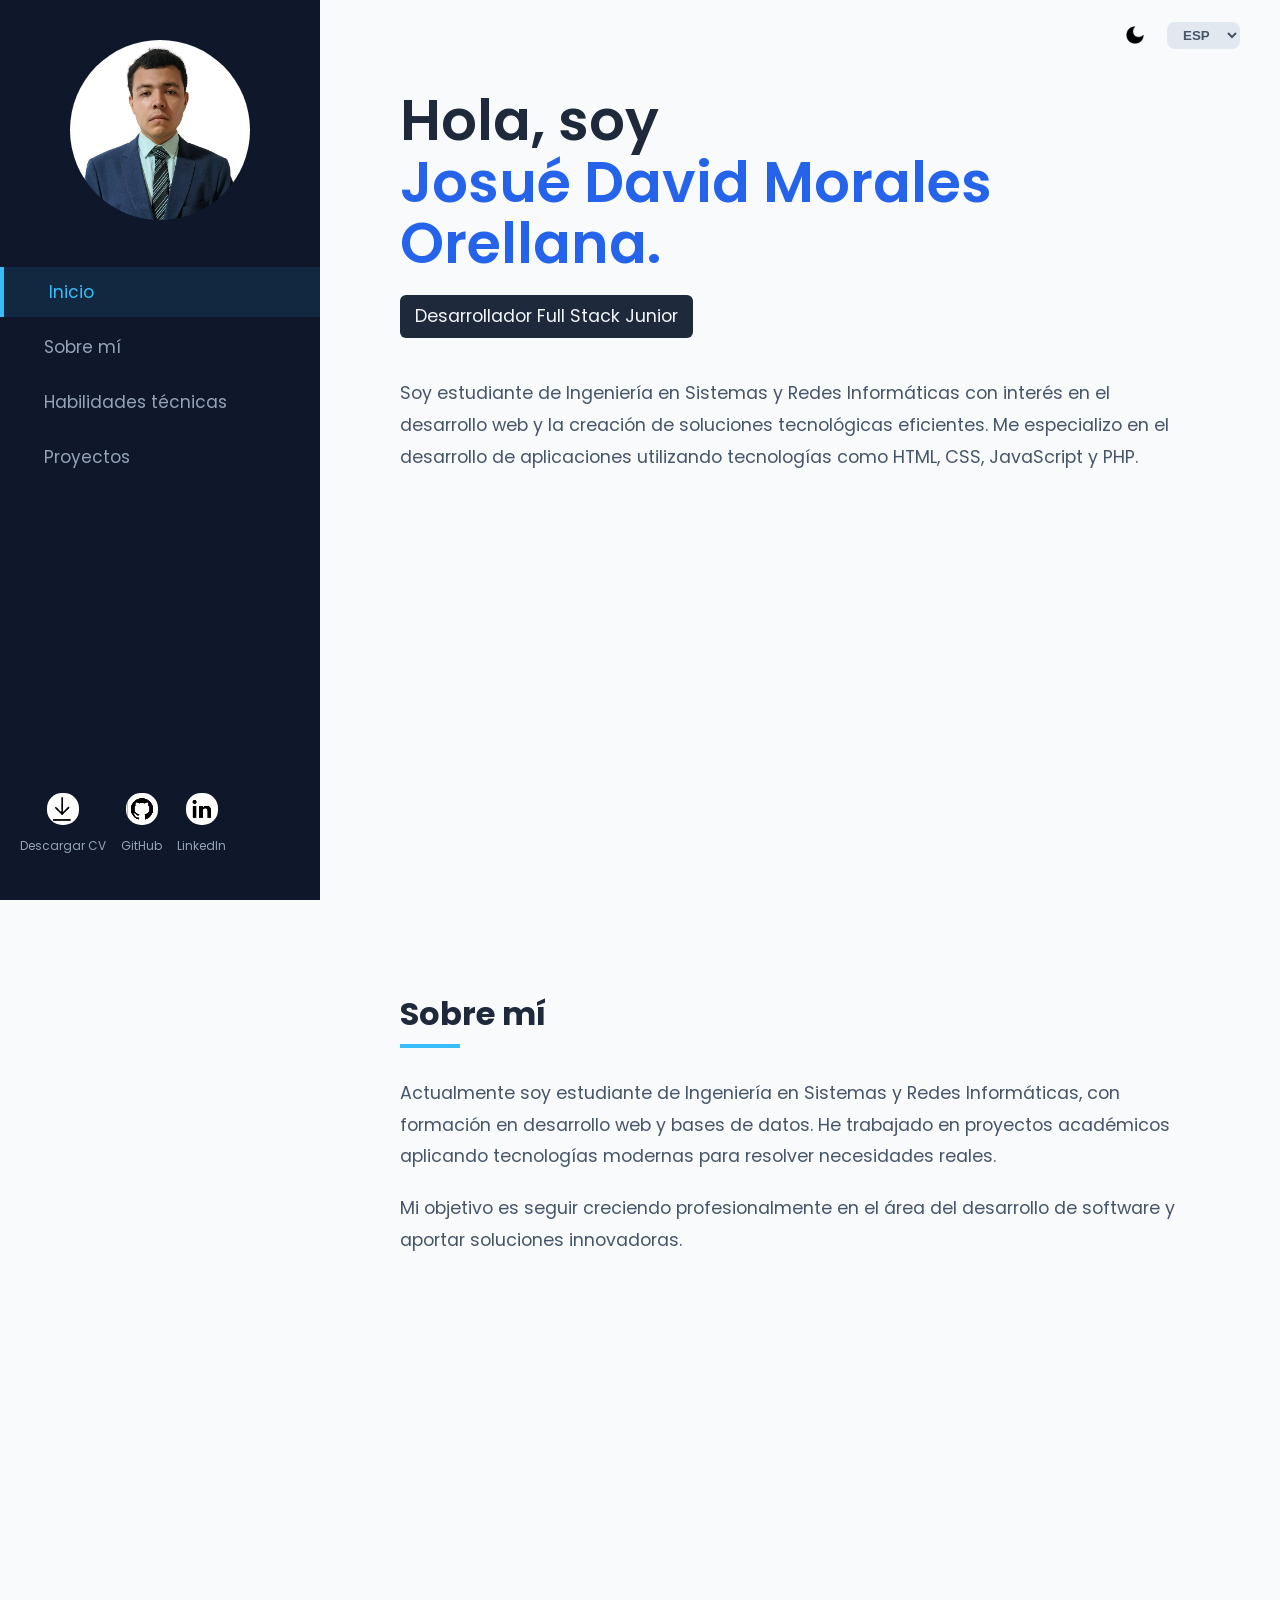
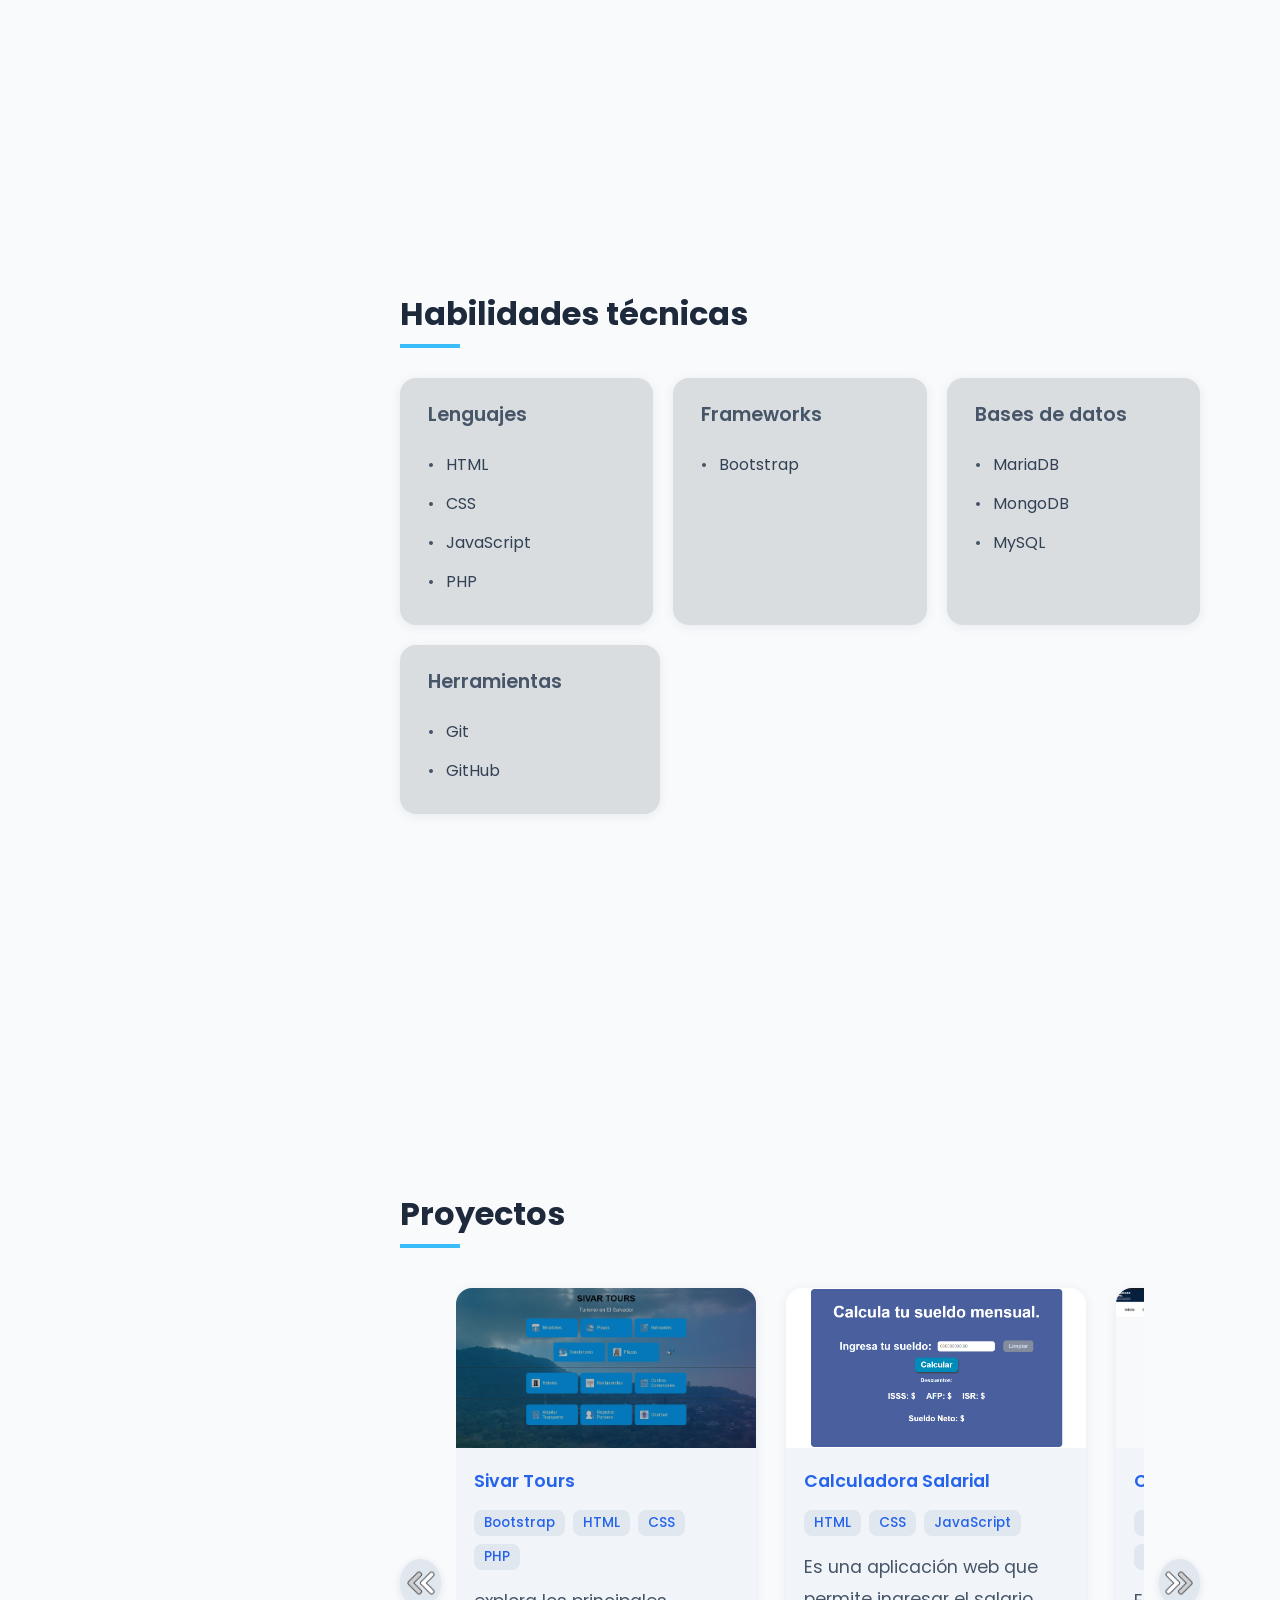
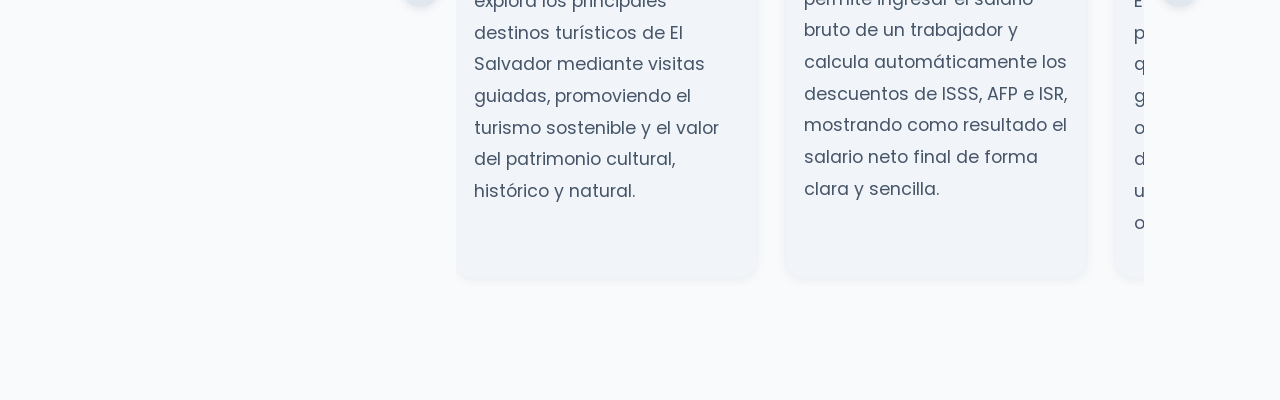
==== index.html @ 6d678abd "agregue botones en el carrucel Co-authored-by: Copilot <copilot@github.com>" ====
<!DOCTYPE html>
<html lang="es">
<head>
    <meta charset="UTF-8">
    <meta name="viewport" content="width=device-width, initial-scale=1.0">
    <title>Portafolio - Josué Morales</title>
    <link rel="stylesheet" href="estilo.css">
    <link href="https://fonts.googleapis.com/css2?family=Poppins:wght@300;400;600&display=swap" rel="stylesheet">
</head>
<body>

    <div class="contenedor">
        <aside class="BarraLateral">
            <div class="contenidoSuperior">
                <div class="perfilContenedor">
                    <img src="imagen/fotoPerfil.png" class="FotoPerfil" alt="Foto de Josué Morales">
                </div>
                
                <nav class="menuPrincipal">
                    <ul>
                        <li><a href="#inicio" class="nav-link active">Inicio</a></li>
                        <li><a href="#sobre-mi" class="nav-link">Sobre mí</a></li>
                        <li><a href="#habilidades" class="nav-link">Habilidades técnicas</a></li>
                        <li><a href="#proyectos" class="nav-link">Proyectos</a></li>
                    </ul>
                </nav>
            </div>

            <footer class="pieBarraLateral">
                <div class="iconosSociales">
                    <a href="curriculum/Developer - Josue Morales.pdf" class="iconoItem" title="Descargar CV" target="_blank">
                        <img src="imagen/descarga.jpg" alt="CV">
                        <label class="descargaCV">Descargar CV</label>
                    </a>
                    <a href="https://github.com/josueorellana" class="iconoItem" title="GitHub" target="_blank">
                        <img src="imagen/github.png" alt="GitHub">
                        <label class="github">GitHub</label>
                    </a>
                    <a href="https://www.linkedin.com/in/josu%C3%A9-david-morales-orellana-44b73b3ab/" class="iconoItem" title="LinkedIn" target="_blank">
                        <img src="imagen/linkedin.png" alt="LinkedIn">
                        <label class="linkedin">LinkedIn</label>
                    </a>
                </div>
            </footer>
        </aside>

        <main class="contenido">
            <header class="barraHerramientas">
                <div class="controles">
                    <img src="imagen/luna.png" class="iconoLuna" alt="Modo Oscuro">
                    <select id="seleccionIdioma2" class="seleccionIdioma2">
                        <option value="es">ESP</option>
                        <option value="en">ENG</option>
                    </select>
                </div>
            </header>

            <section id="inicio" class="seccion">
                <h1>Hola, soy <span>Josué David Morales Orellana.</span></h1>
                <p class="etiqueta-cargo"><span>Desarrollador Full Stack Junior</span></p>
                <p class="descripcion-intro">Soy estudiante de Ingeniería en Sistemas y Redes Informáticas con interés en el desarrollo web y la creación de soluciones tecnológicas eficientes. Me especializo en el desarrollo de aplicaciones utilizando tecnologías como HTML, CSS, JavaScript y PHP.</p>
            </section>

            <section id="sobre-mi" class="seccion">
                <h2>Sobre mí</h2>
                <p>Actualmente soy estudiante de Ingeniería en Sistemas y Redes Informáticas, con formación en desarrollo web y bases de datos. He trabajado en proyectos académicos aplicando tecnologías modernas para resolver necesidades reales.</p>
                <p>Mi objetivo es seguir creciendo profesionalmente en el área del desarrollo de software y aportar soluciones innovadoras.</p>
            </section>

            <section id="habilidades" class="seccion">
                <h2>Habilidades técnicas</h2>
                <div class="cards-habilidades">
                    <div class="card-habilidad">
                        <h3>Lenguajes</h3>
                        <ul>
                            <li>HTML</li>
                            <li>CSS</li>
                            <li>JavaScript</li>
                            <li>PHP</li>
                        </ul>
                    </div>
                    <div class="card-habilidad">
                        <h3>Frameworks</h3>
                        <ul>
                            <li>Bootstrap</li>
                        </ul>
                    </div>
                    <div class="card-habilidad">
                        <h3>Bases de datos</h3>
                        <ul>
                            <li>MariaDB</li>
                            <li>MongoDB</li>
                            <li>MySQL</li>
                        </ul>
                    </div>
                    <div class="card-habilidad">
                        <h3>Herramientas</h3>
                        <ul>
                            <li>Git</li>
                            <li>GitHub</li>
                        </ul>
                    </div>
                </div>
            </section>

            <section id="proyectos" class="seccion">
                <h2>Proyectos</h2>
                <div class="carrusel-proyectos">
                    <button class="carrusel-btn carrusel-btn-izq">
                        <img src="imagen/izquierda.png" alt="Izquierda" class="icono-flecha-izq">
                    </button>
                    <div class="carrusel-track">
                        <div class="card-proyecto">
                            <img src="imagen/sivar_tours.png" alt="Proyecto 1">
                            <div class="card-proyecto-info">
                                <h3>Sivar Tours</h3>
                                <div class="tecnologias">
                                    <span>Bootstrap</span><span>HTML</span><span>CSS</span><span>PHP</span>
                                </div>
                                <p>explora los principales destinos turísticos de El Salvador mediante visitas guiadas, promoviendo el turismo sostenible y el valor del patrimonio cultural, histórico y natural.</p>
                            </div>
                        </div>
                        <div class="card-proyecto">
                            <img src="imagen/calculadoraSalarial.png" alt="Proyecto 2">
                            <div class="card-proyecto-info">
                                <h3>Calculadora Salarial</h3>
                                <div class="tecnologias">
                                    <span>HTML</span><span>CSS</span><span>JavaScript</span>
                                </div>
                                <p>Es una aplicación web que permite ingresar el salario bruto de un trabajador y calcula automáticamente los descuentos de ISSS, AFP e ISR, mostrando como resultado el salario neto final de forma clara y sencilla.</p>
                            </div>
                        </div>
                        <div class="card-proyecto">
                            <img src="imagen/comunicado_digital.png" alt="Proyecto 3">
                            <div class="card-proyecto-info">
                                <h3>Comunicado Digital</h3>
                                <div class="tecnologias">
                                    <span>HTML</span><span>CSS</span><span>JavaScript</span><span>PHP</span><span>MySQL</span><span>Bootstrap</span>
                                </div>
                                <p>Es una aplicación web tipo periódico digital comunitario que permite publicar, gestionar y visualizar noticias o comunicados, facilitando la difusión de información entre usuarios de forma organizada y accesible.</p>
                            </div>
                        </div>
                    </div>
                    <button class="carrusel-btn carrusel-btn-der">
                        <img src="imagen/derecha.png" alt="Derecha" class="icono-flecha-der">
                    </button>
                </div>
            </section>
        </main>
    </div>

    <script src="vista.js"></script>
</body>
</html>
---- estilo.css ----
/* Carrusel de proyectos */
.carrusel-proyectos {
    display: flex;
    align-items: center;
    gap: 5px;
    margin-top: 30px;
    position: relative;
    width: 100%;
}

.carrusel-track {
    display: flex;
    overflow-x: hidden; /* Oculta el scroll */
    scroll-behavior: smooth;
    gap: 30px;
    padding: 10px 0;
    width: 100%;
}

/* Oculta la barra de scroll en navegadores modernos */
.carrusel-track::-webkit-scrollbar {
    display: none;
}
.carrusel-track {
    -ms-overflow-style: none;
    scrollbar-width: none;
}

.carrusel-btn {
    background: #e0e7ef;
    border: none;
    border-radius: 50%;
    width: 48px;
    height: 48px;
    display: flex;
    align-items: center;
    justify-content: center;
    cursor: pointer;
    box-shadow: 0 2px 8px rgba(30,41,59,0.10);
    transition: background 0.2s, transform 0.2s;
    z-index: 2;
}
.carrusel-btn:hover {
    background: #38bdf8;
    transform: scale(1.08);
}
.carrusel-btn img {
    width: 28px;
    height: 28px;
}
.carrusel-btn-izq {
    margin-right: 10px;
}
.carrusel-btn-der {
    margin-left: 10px;
}
.carrusel-proyectos {
    align-items: center;
}

.card-proyecto {
    background: #f1f5f9;
    border-radius: 16px;
    box-shadow: 0 2px 12px rgba(30,41,59,0.07);
    min-width: 300px;
    max-width: 320px;
    flex: 0 0 300px;
    display: flex;
    flex-direction: column;
    overflow: hidden;
    transition: transform 0.2s, box-shadow 0.2s;
}
.card-proyecto:hover {
    transform: translateY(-6px) scale(1.03);
    box-shadow: 0 6px 24px rgba(56,189,248,0.13);
}
.card-proyecto img {
    width: 100%;
    height: 160px;
    object-fit: cover;
    background: #cbd5e1;
}
.card-proyecto-info {
    padding: 20px 18px 18px 18px;
    display: flex;
    flex-direction: column;
    gap: 10px;
}
.card-proyecto-info h3 {
    color: #2563eb;
    font-size: 1.1rem;
    margin-bottom: 6px;
    font-weight: 600;
}
.tecnologias {
    display: flex;
    flex-wrap: wrap;
    gap: 8px;
    margin-bottom: 6px;
}
.tecnologias span {
    background: #e0e7ef;
    color: #2563eb;
    font-size: 0.85rem;
    padding: 3px 10px;
    border-radius: 8px;
    font-weight: 500;
}
.card-proyecto-info p {
    color: #334155;
    font-size: 0.98rem;
    margin: 0;
}
* {
    margin: 0;
    padding: 0;
    box-sizing: border-box;
}

body {
    background-color: #f8fafc; /* Un gris más suave */
    font-family: 'Poppins', sans-serif;
    color: #1e293b;
    overflow-x: hidden;
}

.contenedor {
    display: flex;
    width: 100%;
}

/* --- BARRA LATERAL --- */
.BarraLateral {
    width: 320px; /* Reducido un poco para mejor equilibrio */
    height: 100vh;
    background-color: #0f172a; /* Azul noche más profundo */
    color: white;
    position: fixed;
    display: flex;
    flex-direction: column;
    justify-content: space-between;
    padding: 40px 0;
    z-index: 1001;
}

.perfilContenedor {
    text-align: center;
    margin-bottom: 40px;
}

.FotoPerfil {
    width: 180px;
    height: 180px;
    border-radius: 50%;
    border: 3px;
    object-fit: cover;
}

/* Menú alineado a la izquierda */
.menuPrincipal ul {
    list-style: none;
}

.menuPrincipal ul li {
    margin: 5px 0;
}

.menuPrincipal ul li a {
    color: #94a3b8;
    text-decoration: none;
    display: block;
    padding: 12px 40px;
    font-size: 17px;
    transition: all 0.3s ease;
    border-left: 4px solid transparent;
}

.menuPrincipal ul li a:hover, 
.menuPrincipal ul li a.active {
    color: #38bdf8;
    background-color: rgba(56, 189, 248, 0.1);
    border-left: 4px solid #38bdf8;
    padding-left: 45px; /* Pequeño desplazamiento al hacer hover */
}

/* Pie de barra lateral con iconos sociales */
.pieBarraLateral {
    text-align: center;
    padding: 0 20px;
}

.iconosSociales {
    display: flex;
    justify-content: left;
    gap: 15px;
    margin-bottom: 5px;
}

.iconosSociales a {
  text-decoration: none;
}

.descargaCV, .github, .linkedin {
    display: block;
    font-size: 12px;
    color: #94a3b8;
    margin-top: 5px;
    transition: 0.3s;
}

.iconoItem img {
    width: 32px;
    height: 32px;
    border-radius: 15px;
    filter: grayscale(100%) brightness(150%);
    transition: 0.3s;
}

.iconoItem:hover img {
    filter: grayscale(0%) brightness(100%);
    transform: translateY(-3px);
}

/* --- CONTENIDO PRINCIPAL --- */
.contenido {
    margin-left: 320px;
    width: calc(100% - 320px);
    min-height: 100vh;
}

/* Encabezado superior derecho */
.barraHerramientas {
    position: fixed;
    top: 0;
    right: 0;
    width: calc(100% - 320px);
    height: 70px;
    display: flex;
    justify-content: flex-end;
    align-items: center;
    padding: 0 40px;
    background-color: rgba(248, 250, 252, 0.8);
    backdrop-filter: blur(10px);
    z-index: 1000;
}

.controles {
    display: flex;
    align-items: center;
    gap: 20px;
}

.iconoLuna {
    width: 24px;
    cursor: pointer;
    transition: 0.3s;
}

.seleccionIdioma2 {
    background: #e2e8f0;
    border: none;
    padding: 5px 12px;
    border-radius: 8px;
    font-weight: 600;
    color: #475569;
    cursor: pointer;
}

/* Secciones */
.seccion {
    padding: 90px 80px 60px; /* Más aire a los lados */
    min-height: 100vh;
    max-width: 1000px;
}

.seccion h1 {
    font-size: 3.5rem;
    font-weight: 600;
    line-height: 1.1;
    margin-bottom: 20px;
}

.seccion h1 span {
    color: #2563eb;
    display: block;
}

.etiqueta-cargo span {
    display: inline-block;
    background-color: #1e293b;
    color: #f1f5f9;
    padding: 6px 15px;
    border-radius: 6px;
    font-weight: 400;
    margin-bottom: 20px;
}

.descripcion-intro, .seccion p {
    font-size: 1.1rem;
    line-height: 1.8;
    color: #475569;
    margin-bottom: 20px;
}

.seccion h2 {
    font-size: 2rem;
    margin-bottom: 30px;
    position: relative;
    padding-bottom: 10px;
}

.seccion h2::after {
    content: '';
    position: absolute;
    bottom: 0;
    left: 0;
    width: 60px;
    height: 4px;
    background: #38bdf8;
}

/* Cards de habilidades técnicas */
.cards-habilidades {
    display: flex;
    flex-wrap: wrap;
    gap: 20px;
    margin-top: 30px;
}

.card-habilidad {
    background: #d9dddf;
    border-radius: 16px;
    box-shadow: 0 2px 12px rgba(30,41,59,0.07);
    padding: 22px 28px 24px 28px;
    min-width: 220px;
    flex: 1 1 220px;
    max-width: 260px;
    transition: transform 0.2s, box-shadow 0.2s;
}

.card-habilidad:hover {
    transform: translateY(-6px) scale(1.03);
    box-shadow: 0 6px 24px rgba(56,189,248,0.13);
}

.card-habilidad h3 {
    color: #475569;
    font-size: 1.2rem;
    margin-bottom: 16px;
    font-weight: 600;
}

.card-habilidad ul {
    list-style: none;
    padding: 0;
}

.card-habilidad ul li {
    padding: 7px 0 7px 18px;
    position: relative;
    color: #334155;
    font-size: 1rem;
}

.card-habilidad ul li::before {
    content: '•';
    position: absolute;
    left: 0;
    color: #475569;
    font-size: 1rem;
}

.lista-blanda {
    list-style: none;
}

.lista-blanda li {
    padding: 8px 0;
    padding-left: 25px;
    position: relative;
}

.lista-blanda li::before {
    content: '→';
    position: absolute;
    left: 0;
    color: #38bdf8;
}

/* MODO OSCURO (Contenido) */
.contenido.dark-mode {
    background-color: #0f172a;
    color: white;
}

.contenido.dark-mode .barraHerramientas {
    background-color: rgba(15, 23, 42, 0.8);
}

.contenido.dark-mode .descripcion-intro, 
.contenido.dark-mode .seccion p {
    color: #94a3b8;
}

.contenido.dark-mode .seccion h1 {
    color: white;
}
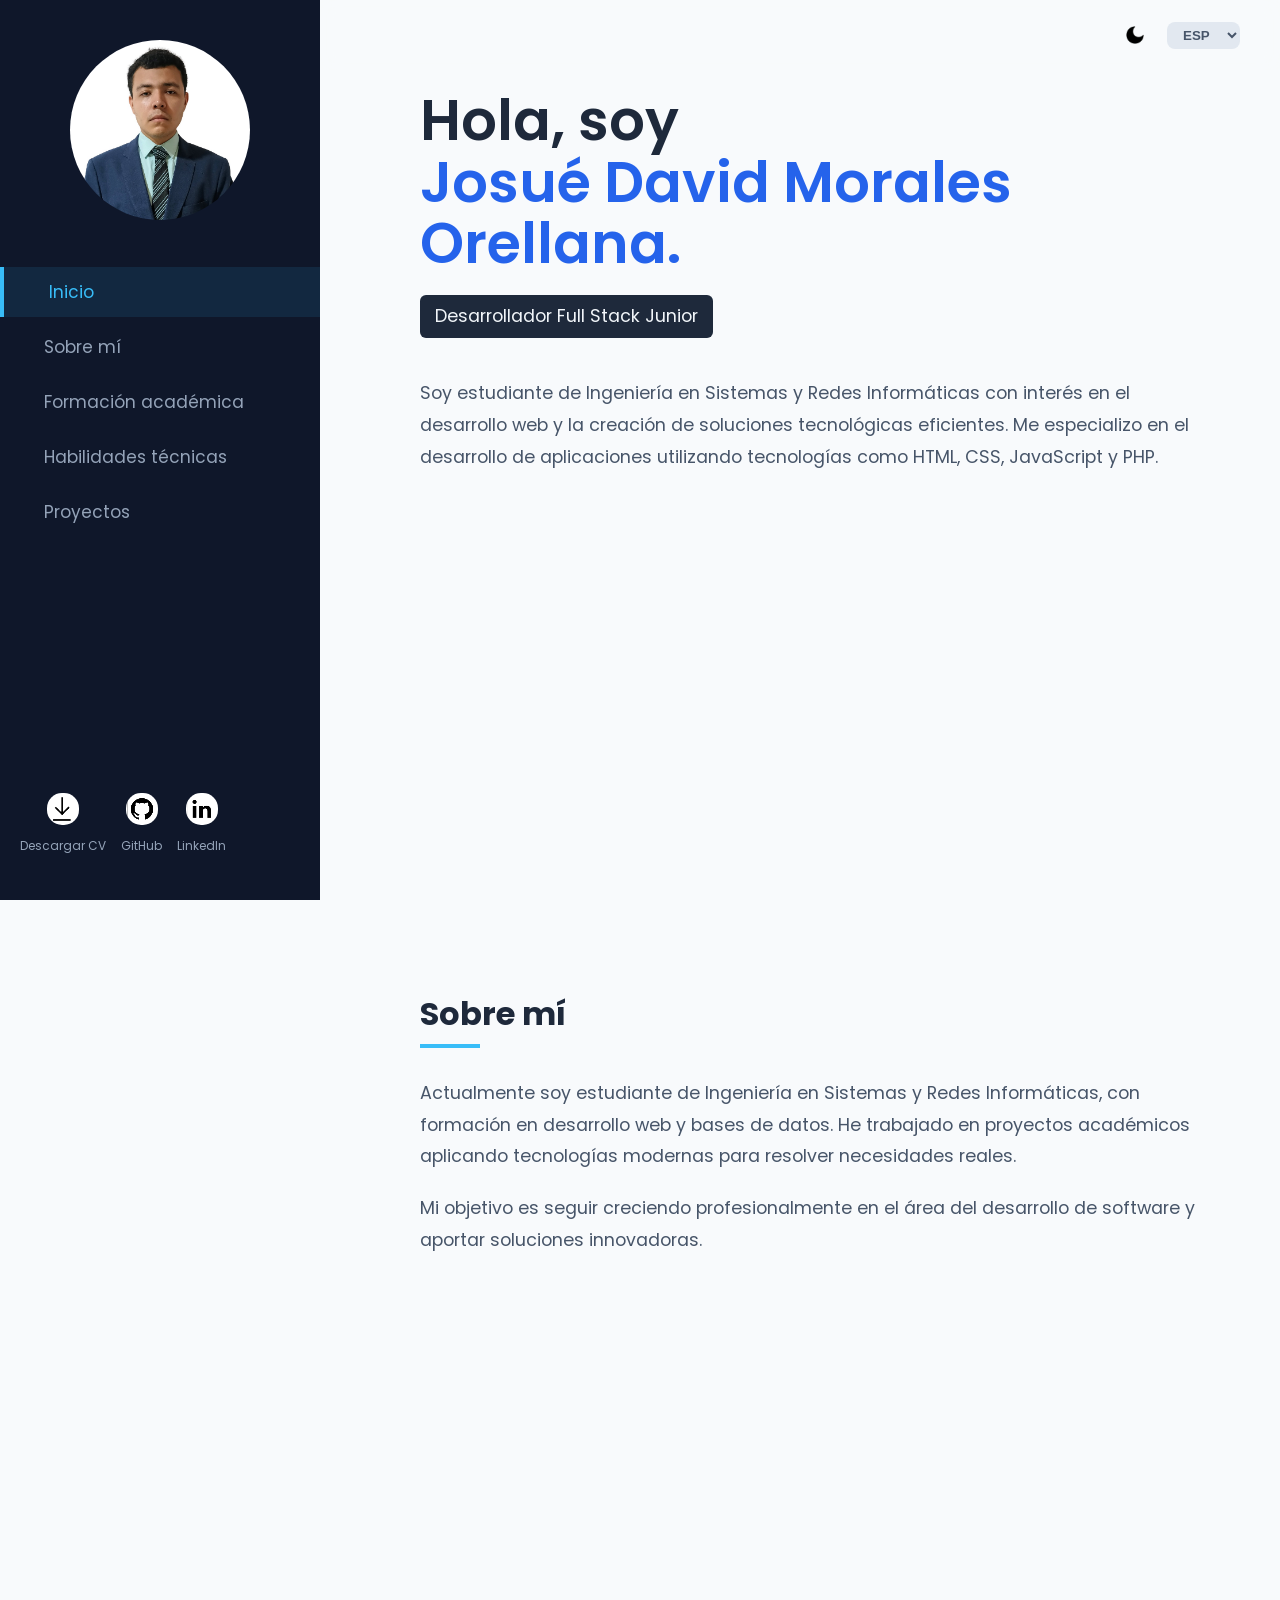
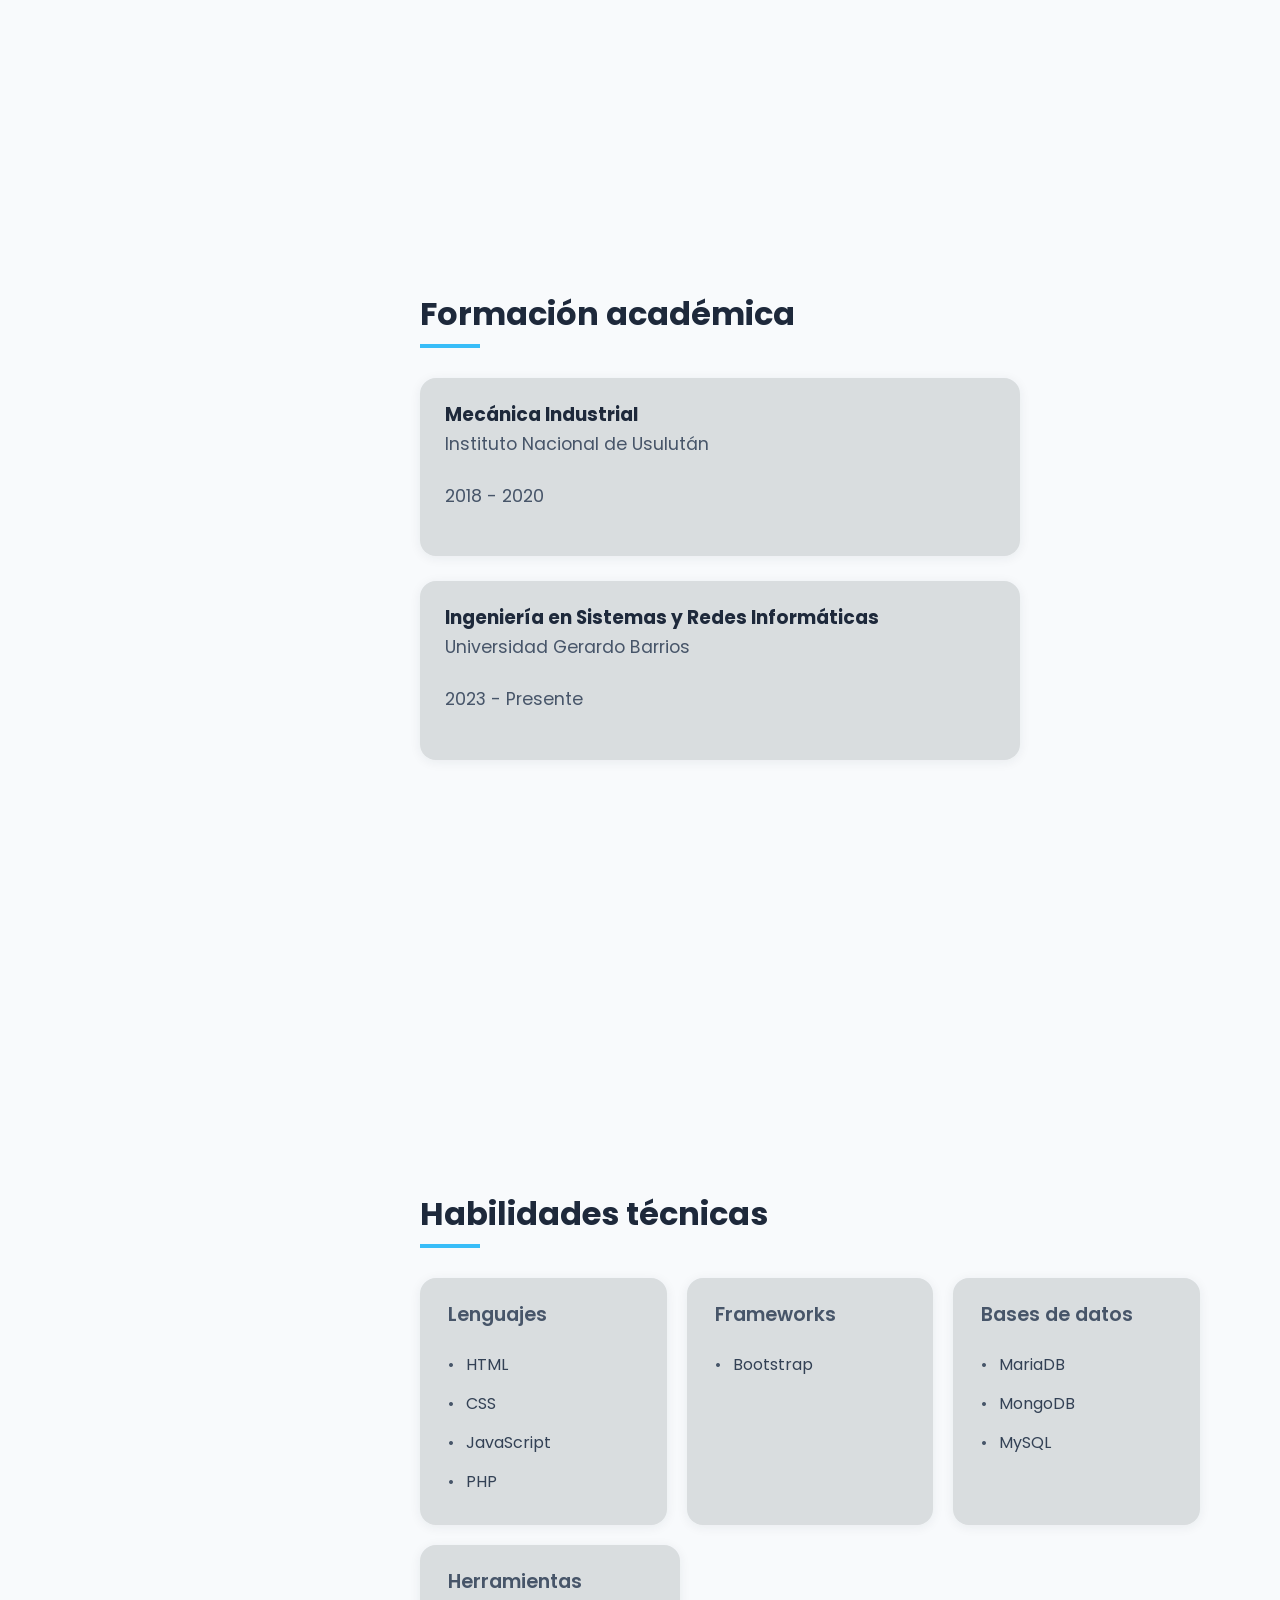
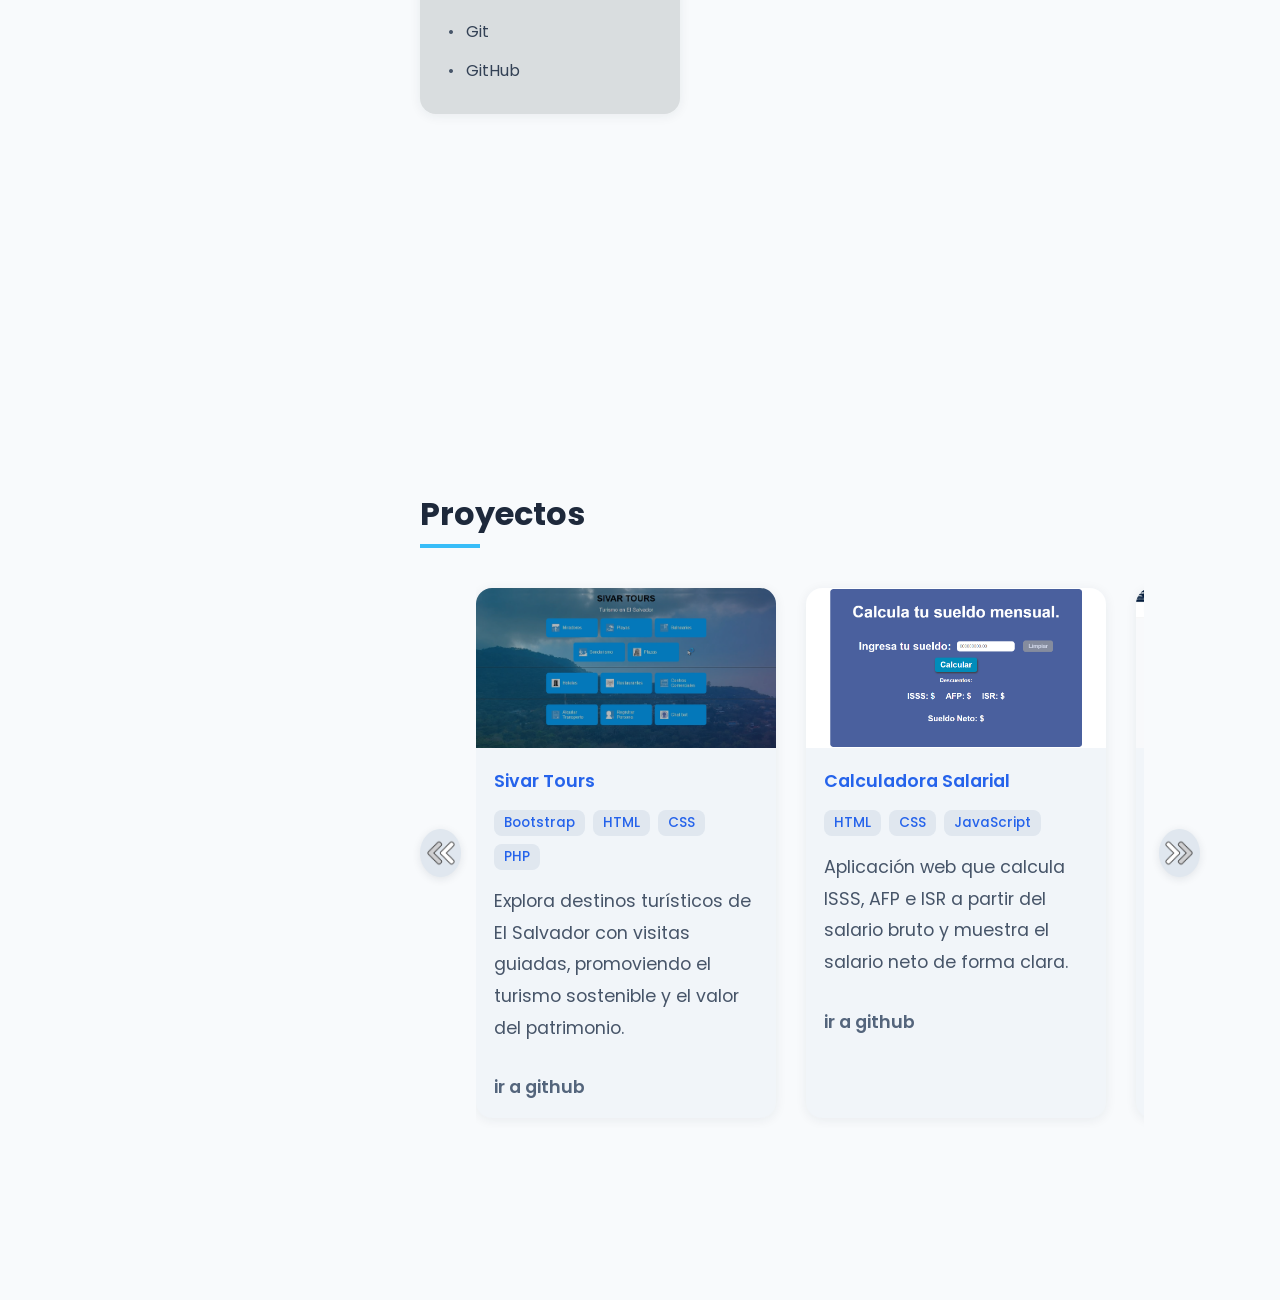
==== commit a97d7fb0: "guardo cambios para trabajar lo del carrucel" ====
--- a/index.html
+++ b/index.html
@@ -20,6 +20,7 @@
                     <ul>
                         <li><a href="#inicio" class="nav-link active">Inicio</a></li>
                         <li><a href="#sobre-mi" class="nav-link">Sobre mí</a></li>
+                        <li><a href="#formacion-academica" class="nav-link">Formación académica</a></li>
                         <li><a href="#habilidades" class="nav-link">Habilidades técnicas</a></li>
                         <li><a href="#proyectos" class="nav-link">Proyectos</a></li>
                     </ul>
@@ -65,6 +66,21 @@
                 <h2>Sobre mí</h2>
                 <p>Actualmente soy estudiante de Ingeniería en Sistemas y Redes Informáticas, con formación en desarrollo web y bases de datos. He trabajado en proyectos académicos aplicando tecnologías modernas para resolver necesidades reales.</p>
                 <p>Mi objetivo es seguir creciendo profesionalmente en el área del desarrollo de software y aportar soluciones innovadoras.</p>
+            </section>
+
+            <section id="formacion-academica" class="seccion">
+                <h2>Formación académica</h2>
+                <div class="card-formacion">
+                    <h3>Mecánica Industrial</h3>
+                    <p>Instituto Nacional de Usulután</p>
+                    <p>2018 - 2020</p>
+                </div>
+                <br>
+                <div class="card-formacion">
+                    <h3>Ingeniería en Sistemas y Redes Informáticas</h3>
+                    <p>Universidad Gerardo Barrios</p>
+                    <p>2023 - Presente</p>
+                </div>
             </section>
 
             <section id="habilidades" class="seccion">
@@ -117,7 +133,8 @@
                                 <div class="tecnologias">
                                     <span>Bootstrap</span><span>HTML</span><span>CSS</span><span>PHP</span>
                                 </div>
-                                <p>explora los principales destinos turísticos de El Salvador mediante visitas guiadas, promoviendo el turismo sostenible y el valor del patrimonio cultural, histórico y natural.</p>
+                                <p>Explora destinos turísticos de El Salvador con visitas guiadas, promoviendo el turismo sostenible y el valor del patrimonio.</p>
+                                <a class="irGithub" href="https://github.com/JosueInge/Enginer-Team" target="_blank">ir a github</a>
                             </div>
                         </div>
                         <div class="card-proyecto">
@@ -127,7 +144,8 @@
                                 <div class="tecnologias">
                                     <span>HTML</span><span>CSS</span><span>JavaScript</span>
                                 </div>
-                                <p>Es una aplicación web que permite ingresar el salario bruto de un trabajador y calcula automáticamente los descuentos de ISSS, AFP e ISR, mostrando como resultado el salario neto final de forma clara y sencilla.</p>
+                                <p>Aplicación web que calcula ISSS, AFP e ISR a partir del salario bruto y muestra el salario neto de forma clara.</p>
+                                <a class="irGithub" href="https://github.com/josueorellana/Calculo_Salario_El_salvador" target="_blank">ir a github</a>
                             </div>
                         </div>
                         <div class="card-proyecto">
@@ -137,7 +155,8 @@
                                 <div class="tecnologias">
                                     <span>HTML</span><span>CSS</span><span>JavaScript</span><span>PHP</span><span>MySQL</span><span>Bootstrap</span>
                                 </div>
-                                <p>Es una aplicación web tipo periódico digital comunitario que permite publicar, gestionar y visualizar noticias o comunicados, facilitando la difusión de información entre usuarios de forma organizada y accesible.</p>
+                                <p>Aplicación web tipo periódico comunitario que permite publicar y gestionar noticias de forma organizada y accesible.</p>
+                                <a class="irGithub" href="https://github.com/JosueInge/Enginer-Team" target="_blank">ir a github</a>
                             </div>
                         </div>
                     </div>
--- a/estilo.css
+++ b/estilo.css
@@ -111,6 +111,21 @@
     font-size: 0.98rem;
     margin: 0;
 }
+
+.irGithub {
+    margin-top: auto;
+    align-self: flex-start;
+    text-decoration: none;
+    color: #54657c;
+    font-weight: 600;
+    font-size: 1.1rem;
+    transition: color 0.2s;
+}
+
+.irGithub:hover {
+    color: #334155;
+}
+
 * {
     margin: 0;
     padding: 0;
@@ -223,8 +238,8 @@
 
 /* --- CONTENIDO PRINCIPAL --- */
 .contenido {
-    margin-left: 320px;
-    width: calc(100% - 320px);
+    margin-left: 340px;
+    width: calc(100% - 340px);
     min-height: 100vh;
 }
 
@@ -317,6 +332,14 @@
     width: 60px;
     height: 4px;
     background: #38bdf8;
+}
+
+.card-formacion {
+    background: #d9dddf;
+    border-radius: 16px;
+    box-shadow: 0 2px 12px rgba(30,41,59,0.07);
+    padding: 22px 25px 24px 25px;
+    max-width: 600px;
 }
 
 /* Cards de habilidades técnicas */
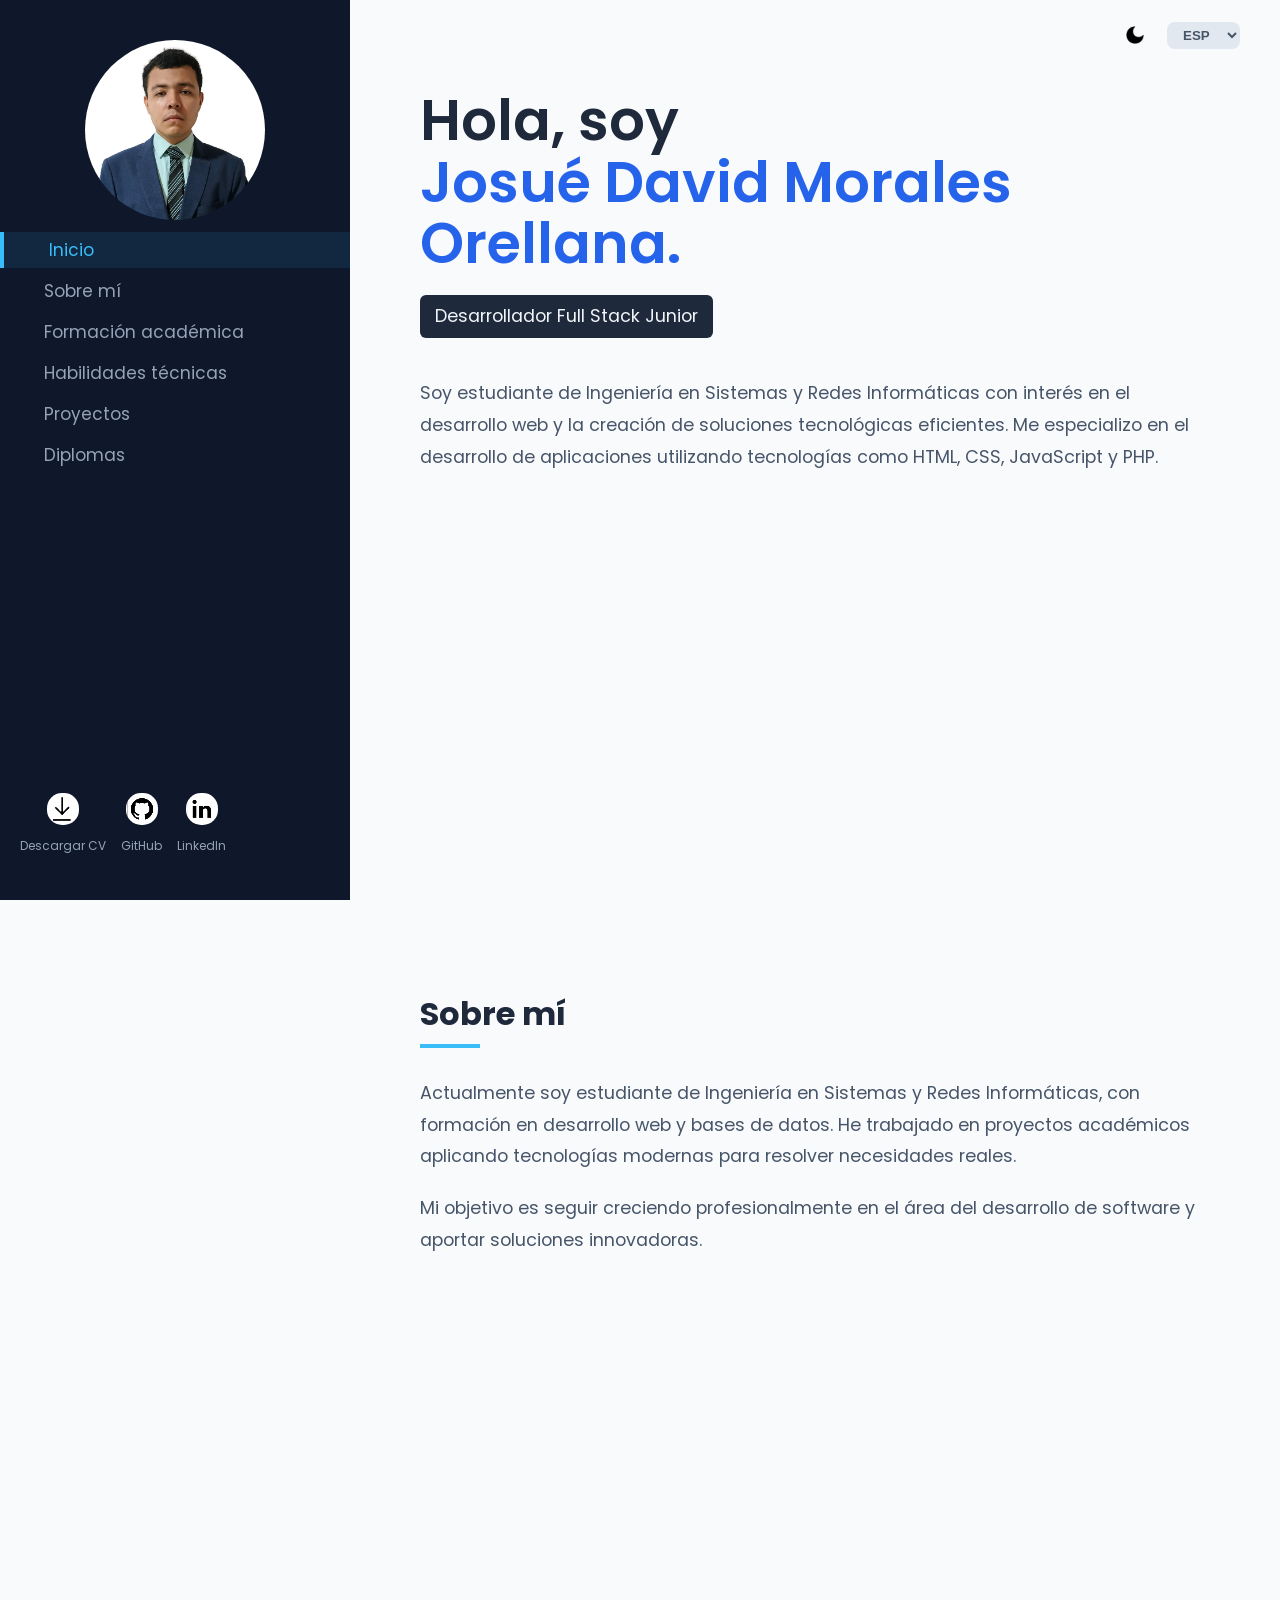
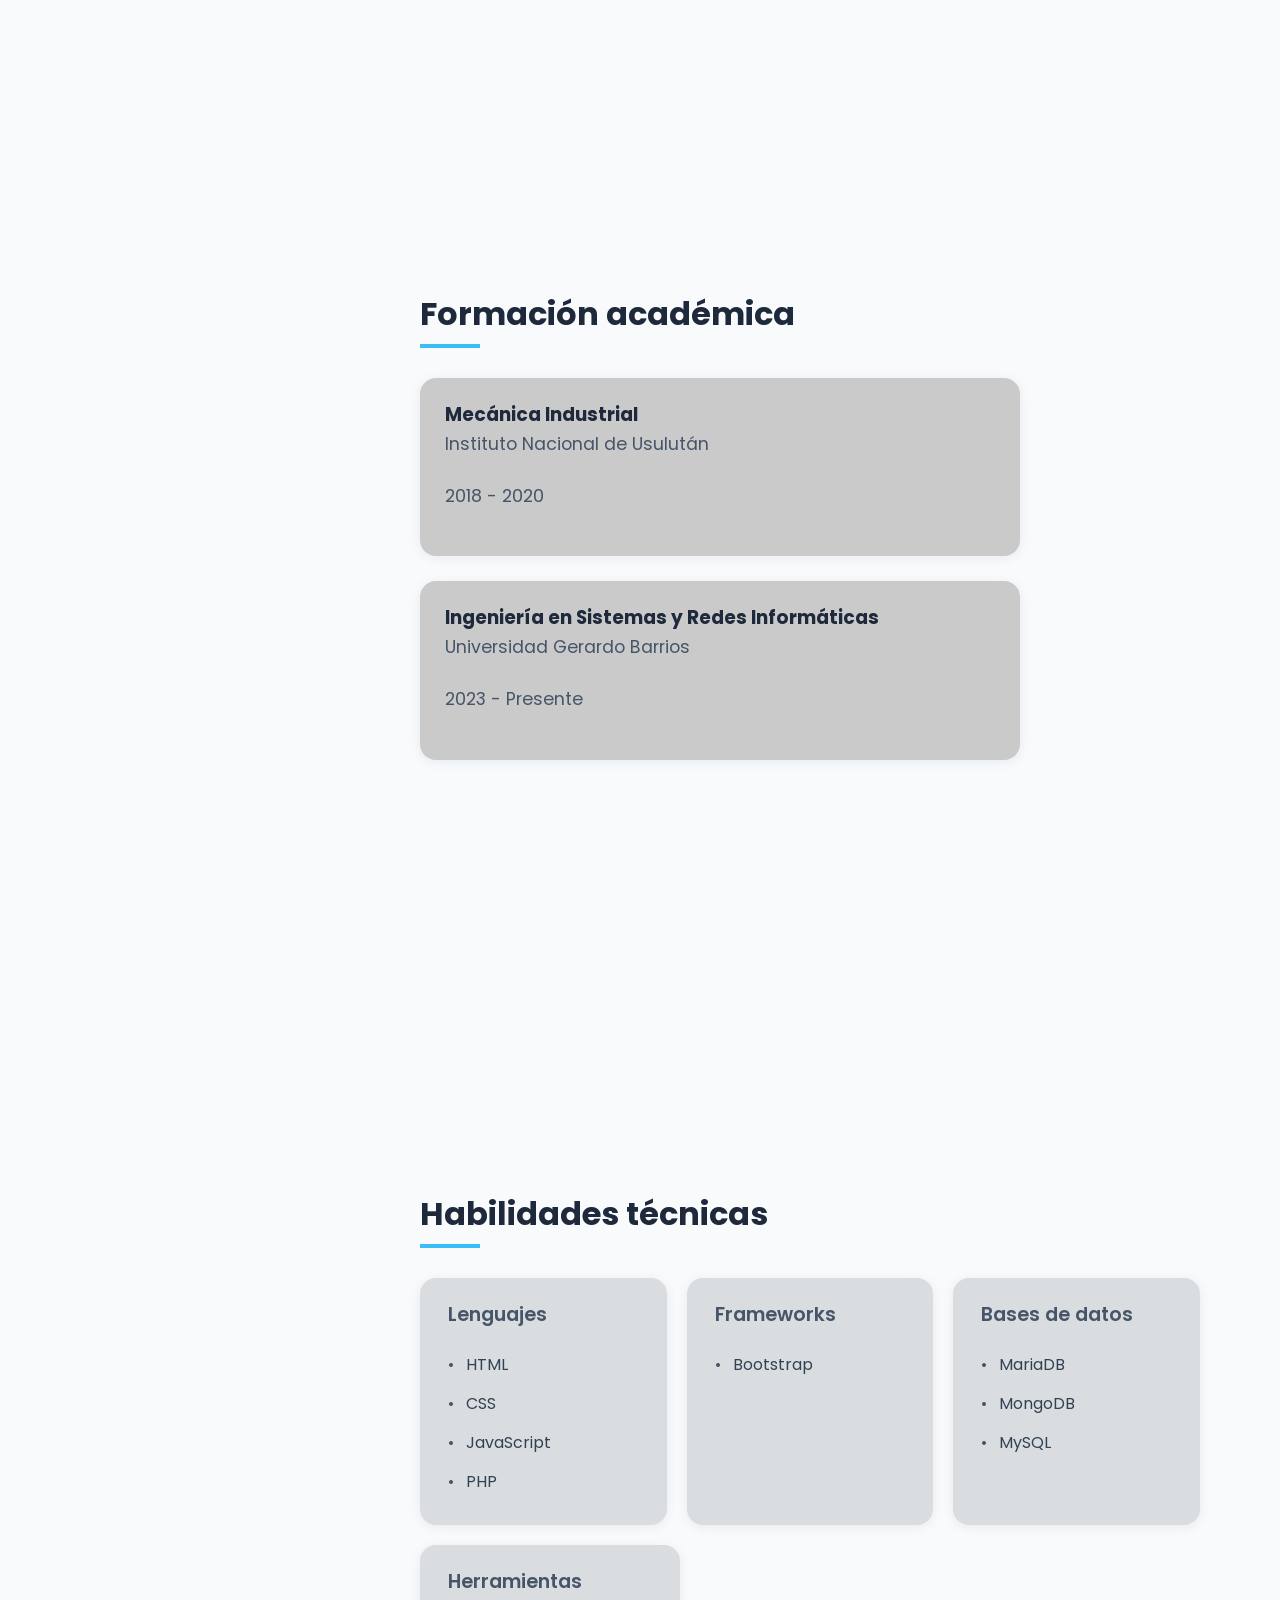
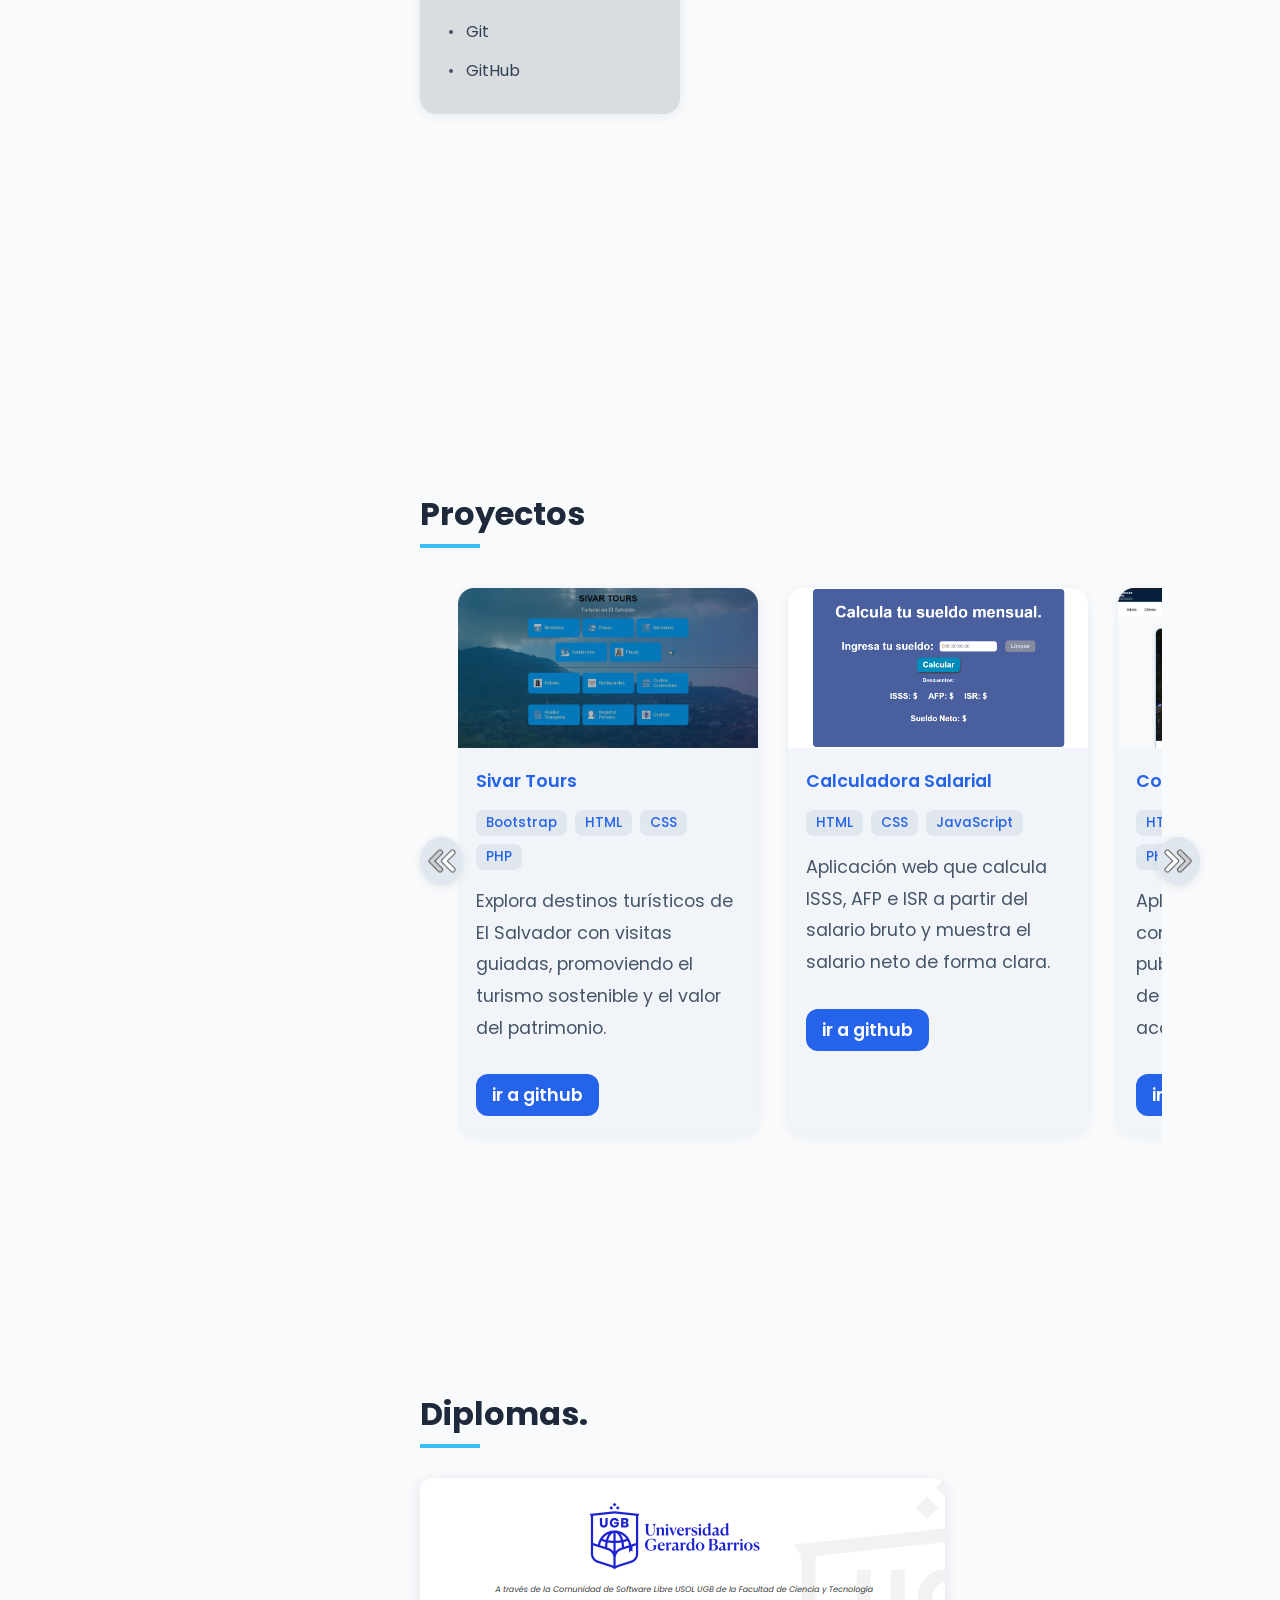
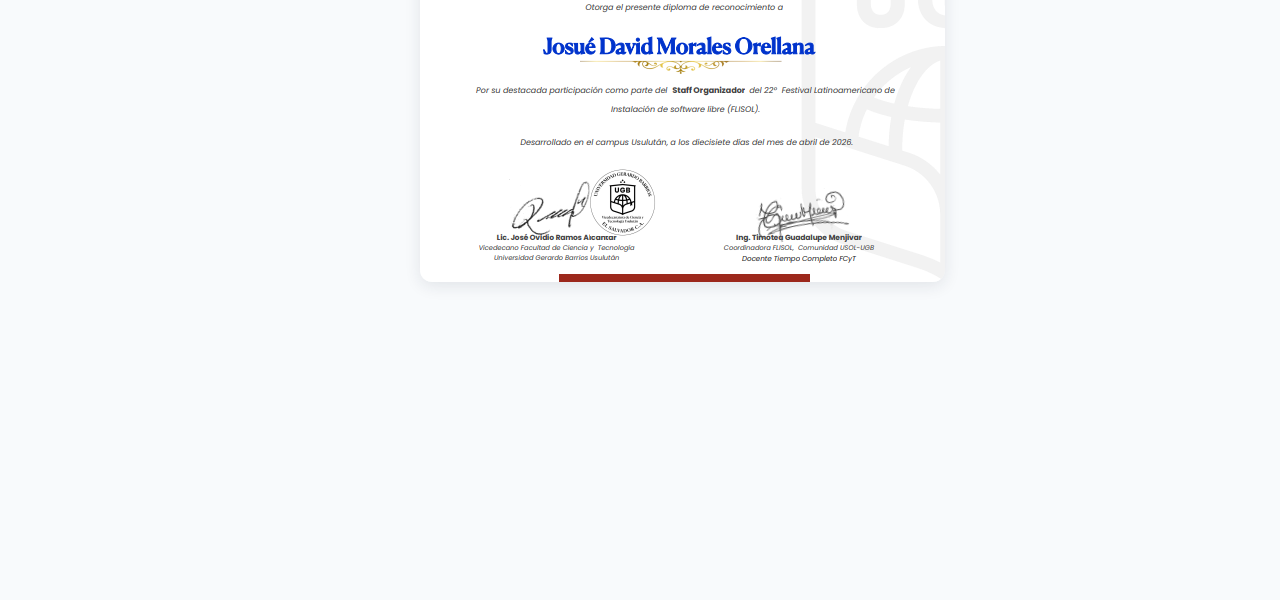
==== commit 69a25f4e: "Se agrego una seccion mas" ====
--- a/index.html
+++ b/index.html
@@ -23,6 +23,7 @@
                         <li><a href="#formacion-academica" class="nav-link">Formación académica</a></li>
                         <li><a href="#habilidades" class="nav-link">Habilidades técnicas</a></li>
                         <li><a href="#proyectos" class="nav-link">Proyectos</a></li>
+                        <li><a href="#diplomas" class="nav-link">Diplomas</a></li>
                     </ul>
                 </nav>
             </div>
@@ -165,6 +166,11 @@
                     </button>
                 </div>
             </section>
+
+            <section id="diplomas" class="seccion">
+                <h2>Diplomas.</h2>
+                <img src="imagen/DIPLOMA-FINAL-23.png" alt="Diplomas" class="diplomas-imagen">
+            </section>
         </main>
     </div>
 
--- a/estilo.css
+++ b/estilo.css
@@ -49,13 +49,16 @@
     height: 28px;
 }
 .carrusel-btn-izq {
-    margin-right: 10px;
+    margin-right: -10px;
+    z-index: 2;
 }
 .carrusel-btn-der {
-    margin-left: 10px;
+    margin-left: -10px;
+    z-index: 2;
 }
 .carrusel-proyectos {
     align-items: center;
+    width: 100%;
 }
 
 .card-proyecto {
@@ -116,7 +119,10 @@
     margin-top: auto;
     align-self: flex-start;
     text-decoration: none;
-    color: #54657c;
+    border-radius: 12px;
+    padding: 8px 16px;
+    background-color: #2563eb;
+    color: #ffffff;
     font-weight: 600;
     font-size: 1.1rem;
     transition: color 0.2s;
@@ -146,10 +152,10 @@
 
 /* --- BARRA LATERAL --- */
 .BarraLateral {
-    width: 320px; /* Reducido un poco para mejor equilibrio */
+    width: 350px; /* Reducido un poco para mejor equilibrio */
     height: 100vh;
     background-color: #0f172a; /* Azul noche más profundo */
-    color: white;
+    color: rgb(160, 18, 18);
     position: fixed;
     display: flex;
     flex-direction: column;
@@ -160,7 +166,7 @@
 
 .perfilContenedor {
     text-align: center;
-    margin-bottom: 40px;
+    margin-bottom: 5px;
 }
 
 .FotoPerfil {
@@ -184,7 +190,7 @@
     color: #94a3b8;
     text-decoration: none;
     display: block;
-    padding: 12px 40px;
+    padding: 5px 40px;
     font-size: 17px;
     transition: all 0.3s ease;
     border-left: 4px solid transparent;
@@ -335,14 +341,14 @@
 }
 
 .card-formacion {
-    background: #d9dddf;
+    background: #cacaca;
     border-radius: 16px;
     box-shadow: 0 2px 12px rgba(30,41,59,0.07);
     padding: 22px 25px 24px 25px;
     max-width: 600px;
 }
 
-/* Cards de habilidades técnicas */
+/* Tarjetas de habilidades técnicas */
 .cards-habilidades {
     display: flex;
     flex-wrap: wrap;
@@ -410,6 +416,13 @@
     color: #38bdf8;
 }
 
+.diplomas-imagen {
+    max-width: 800px;
+    border-radius: 12px;
+    box-shadow: 0 4px 16px rgba(30,41,59,0.1);
+    transition: transform 0.2s, box-shadow 0.2s;
+}
+
 /* MODO OSCURO (Contenido) */
 .contenido.dark-mode {
     background-color: #0f172a;
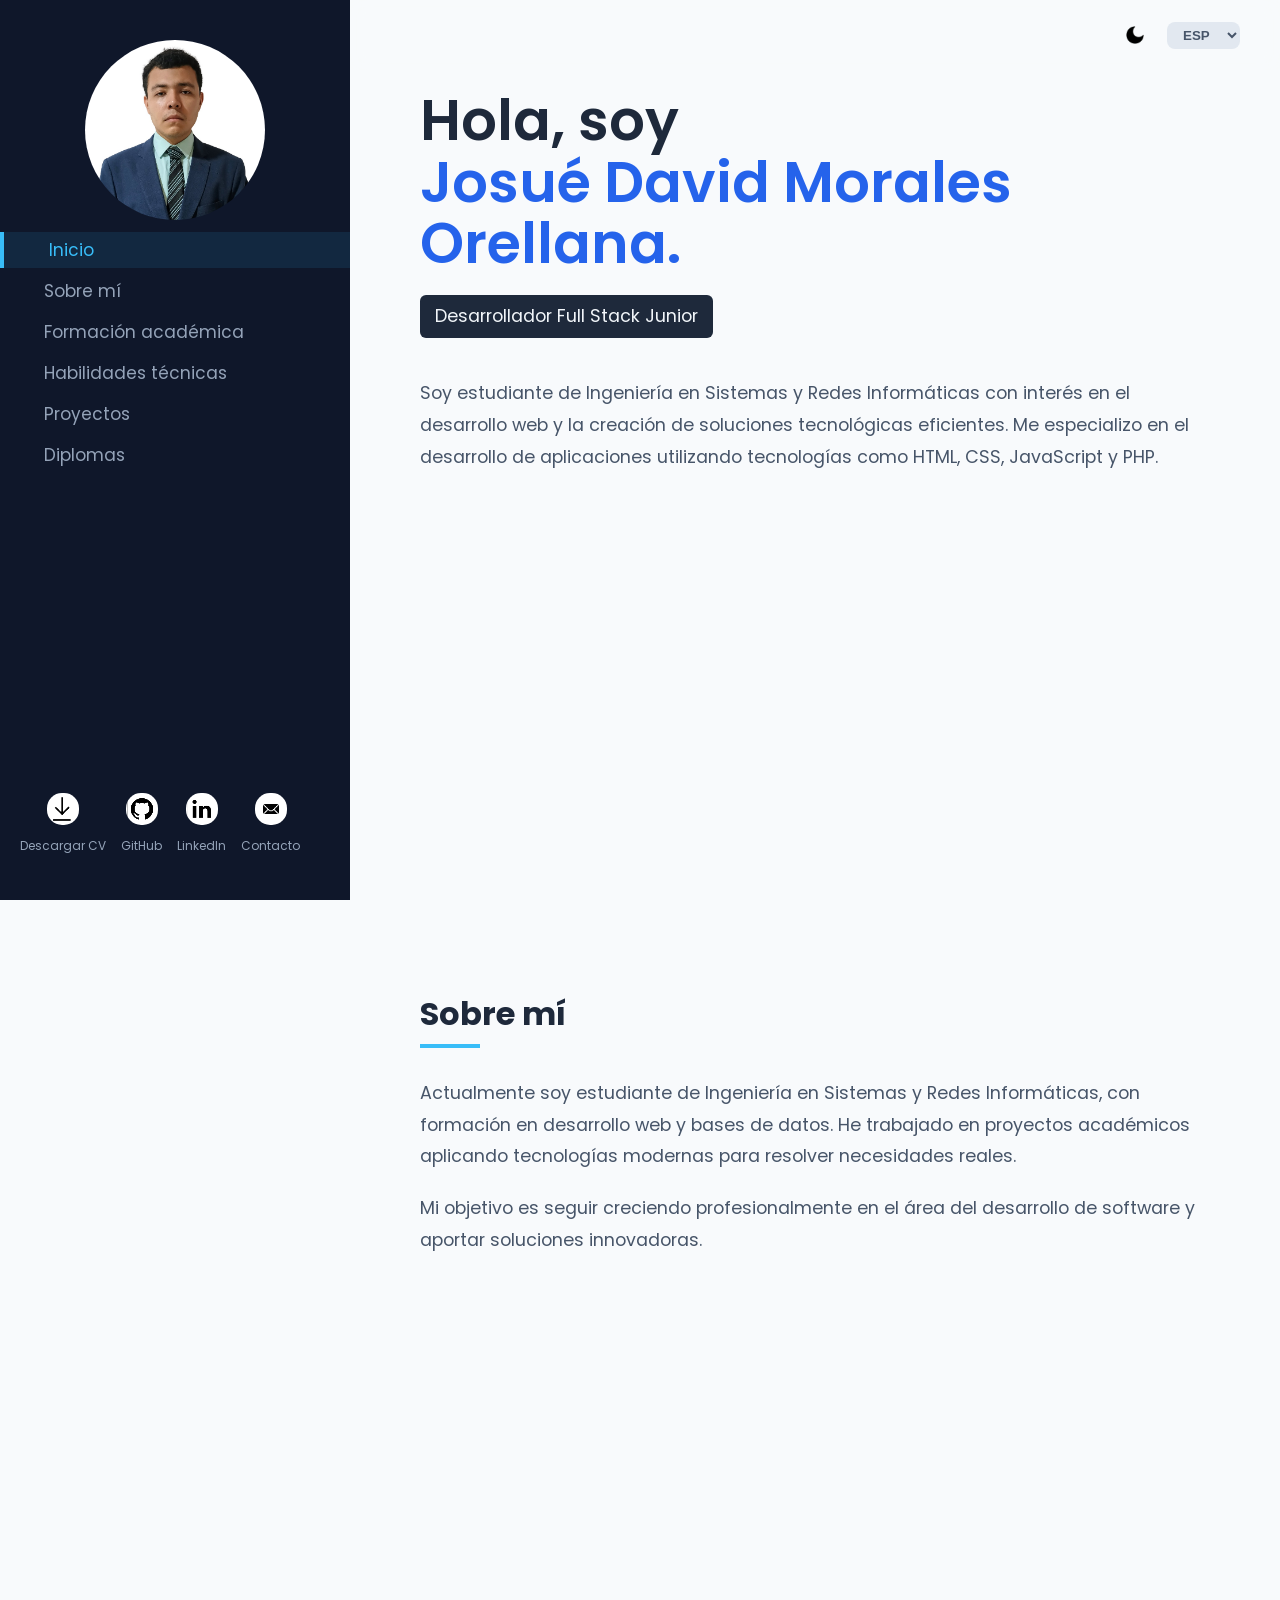
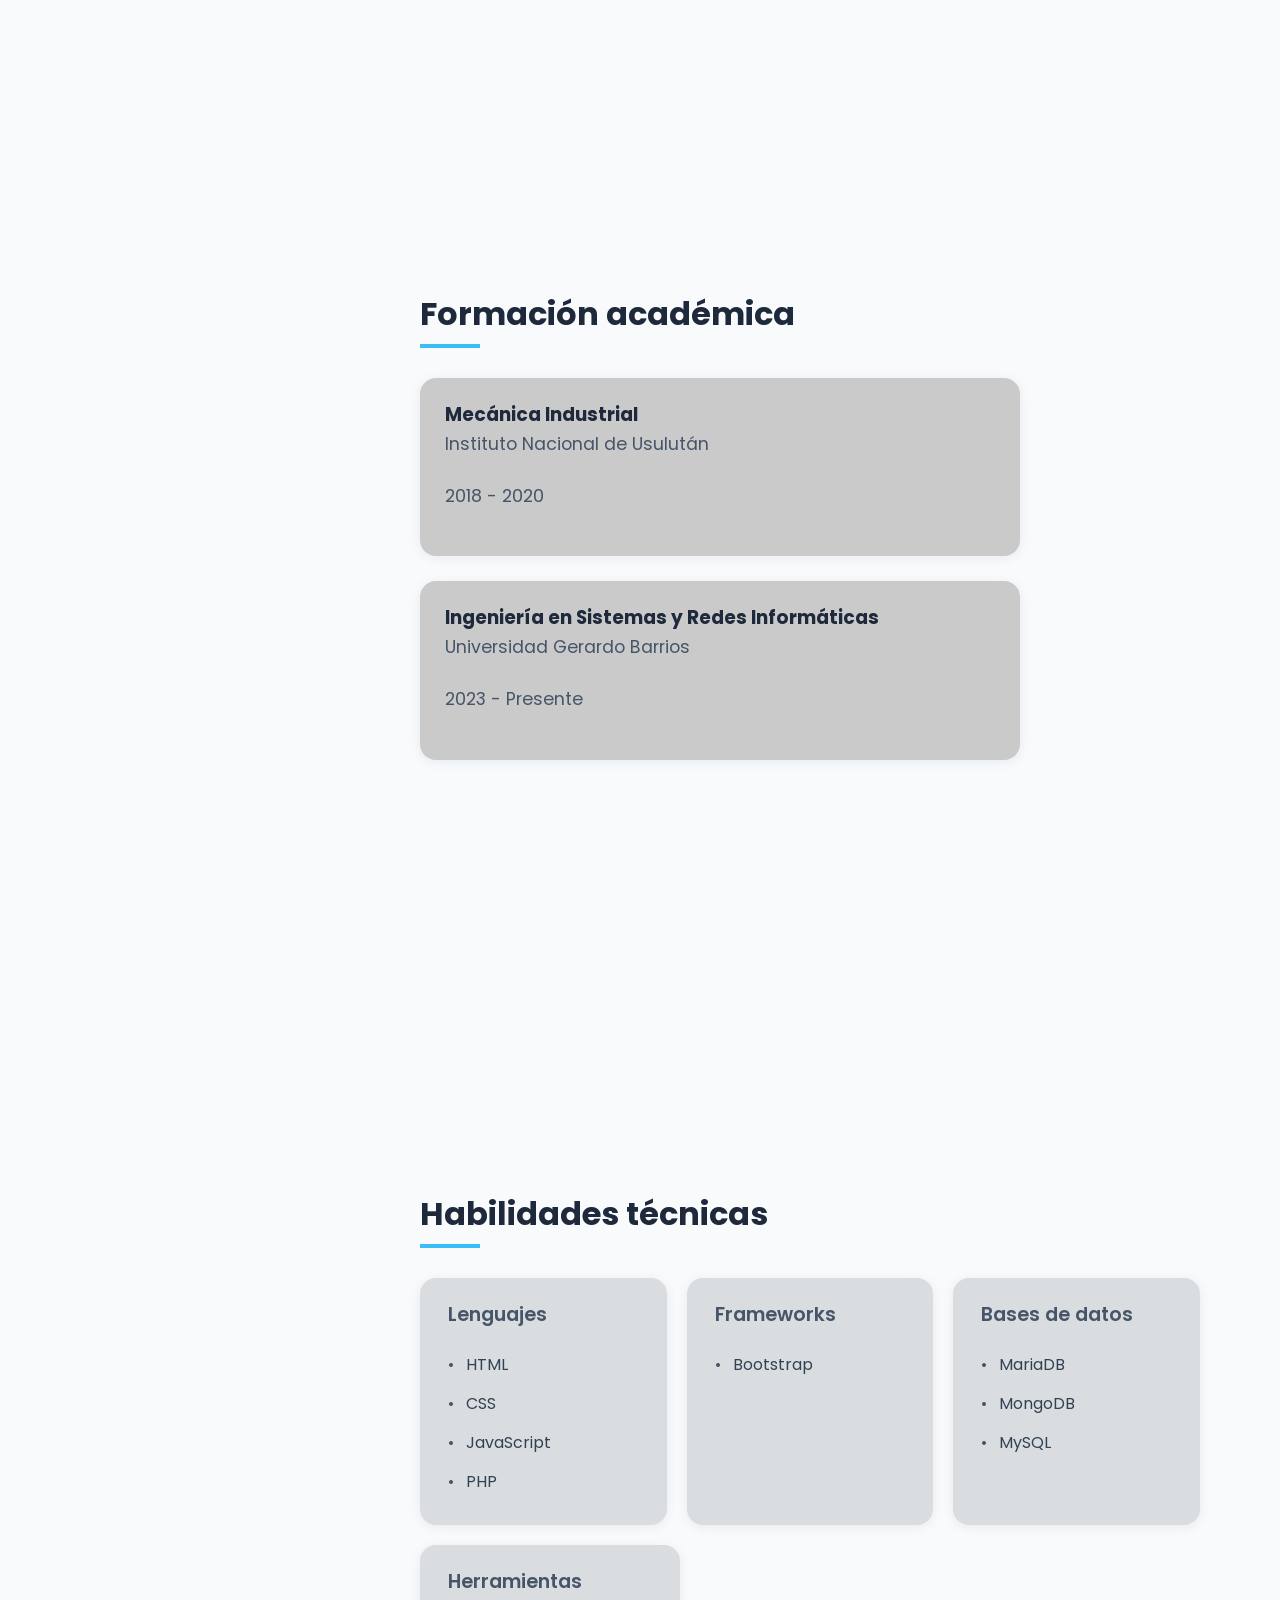
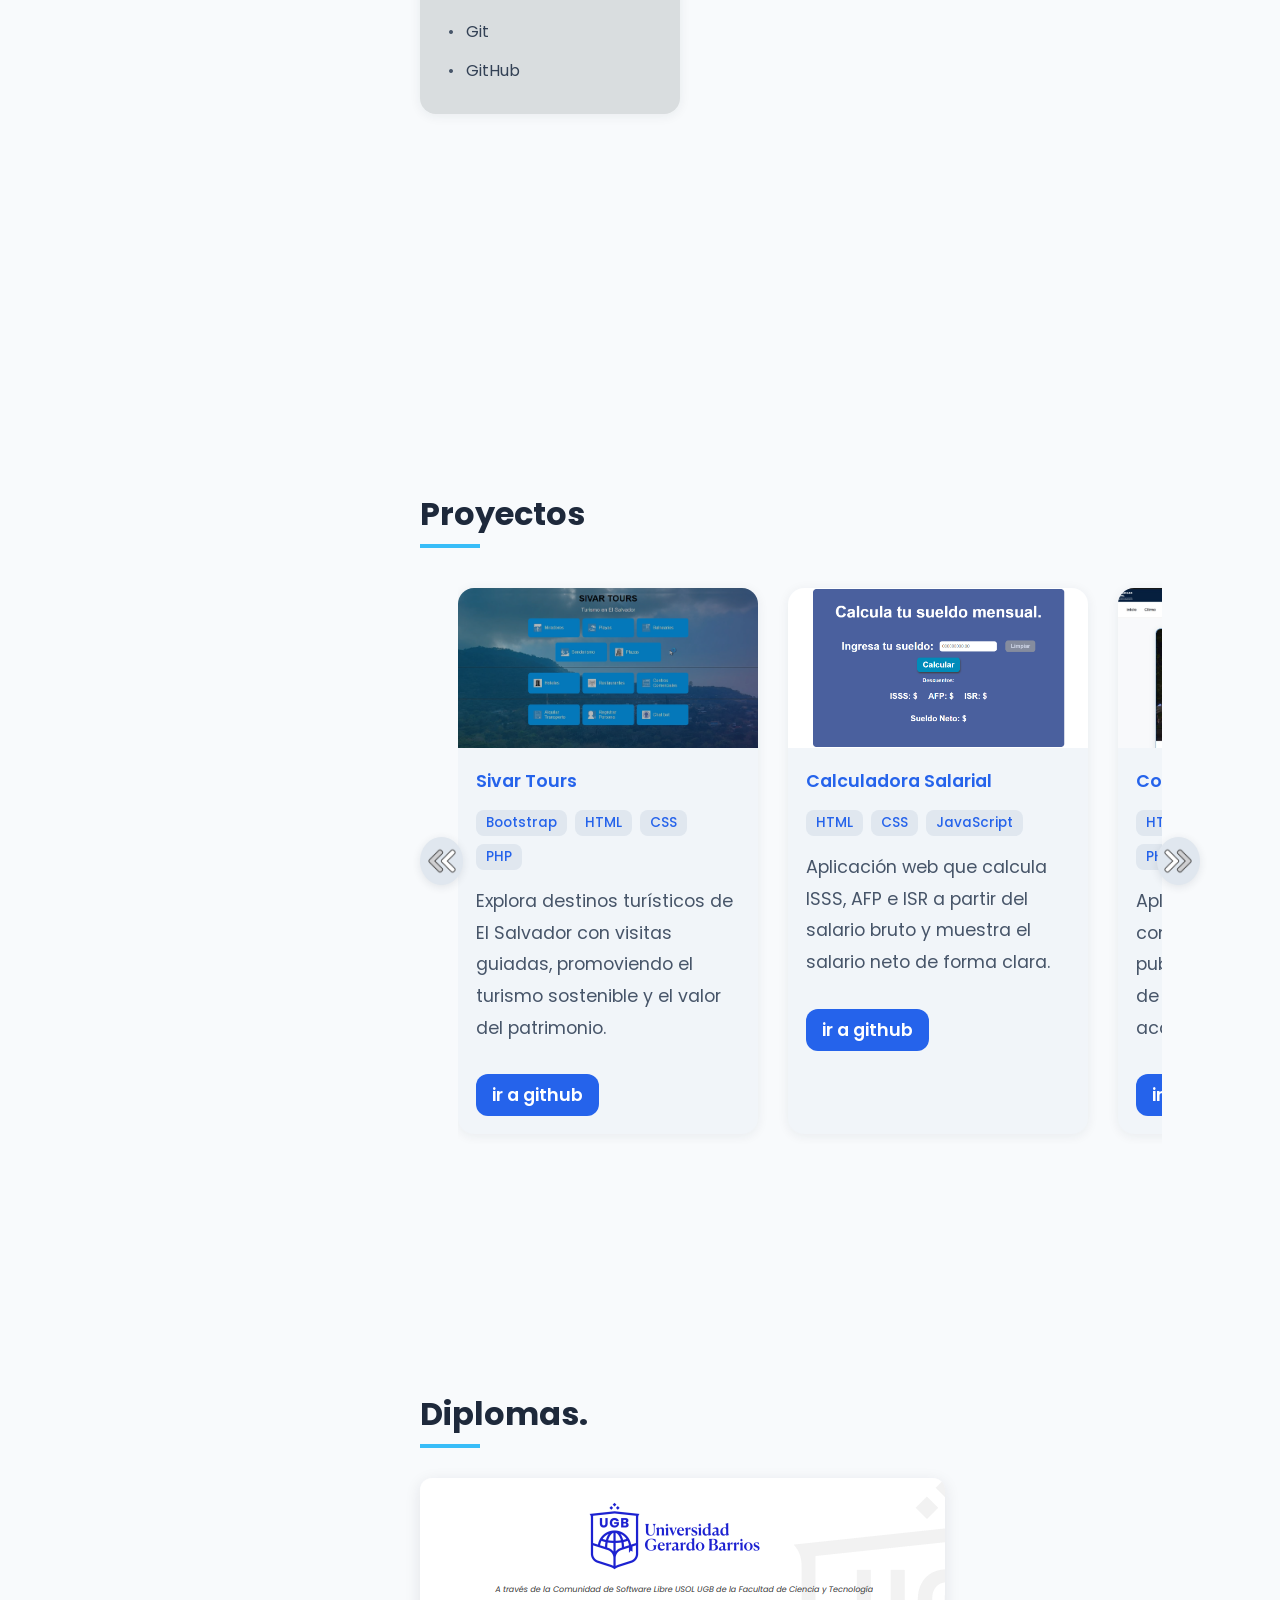
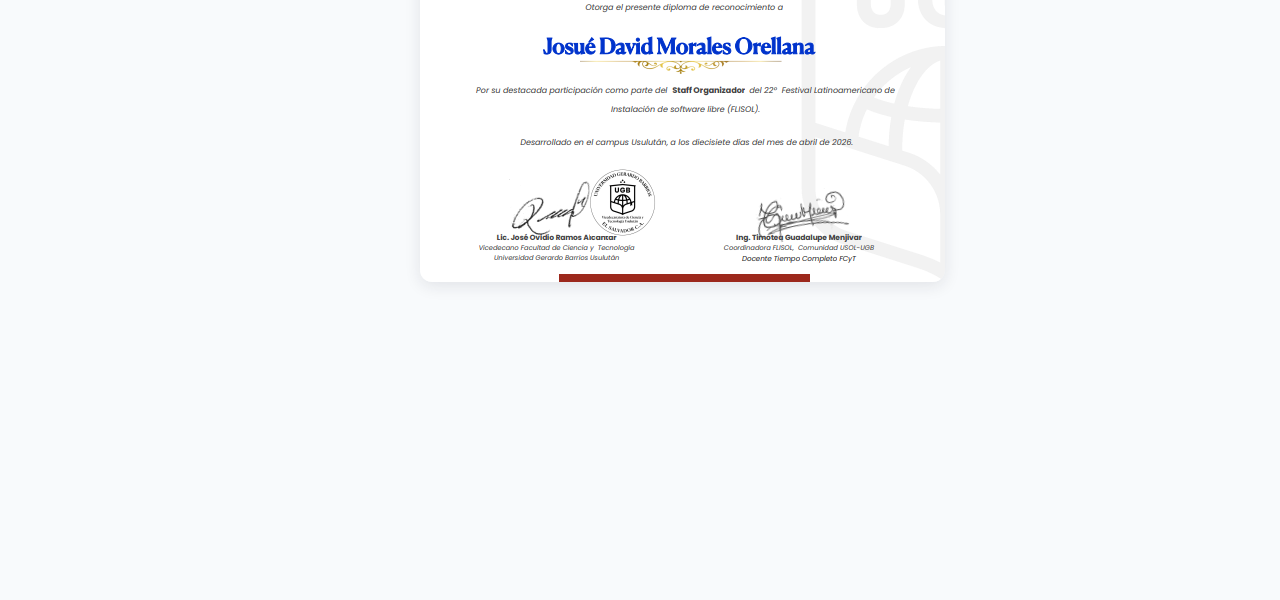
==== commit d2887418: "Formulario de contacto" ====
--- a/index.html
+++ b/index.html
@@ -41,6 +41,10 @@
                     <a href="https://www.linkedin.com/in/josu%C3%A9-david-morales-orellana-44b73b3ab/" class="iconoItem" title="LinkedIn" target="_blank">
                         <img src="imagen/linkedin.png" alt="LinkedIn">
                         <label class="linkedin">LinkedIn</label>
+                    </a>
+                    <a href="contacto/contacto.html" class="iconoItem" title="LinkedIn" target="_blank">
+                        <img src="imagen/contacto.jpg" alt="LinkedIn">
+                        <label class="linkedin">Contacto</label>
                     </a>
                 </div>
             </footer>
--- a/estilo.css
+++ b/estilo.css
@@ -418,8 +418,10 @@
 
 .diplomas-imagen {
     max-width: 800px;
+    height: auto;
+    display: block;
     border-radius: 12px;
-    box-shadow: 0 4px 16px rgba(30,41,59,0.1);
+    box-shadow: 0 4px 16px rgba(25, 34, 49, 0.1);
     transition: transform 0.2s, box-shadow 0.2s;
 }
 
@@ -440,4 +442,254 @@
 
 .contenido.dark-mode .seccion h1 {
     color: white;
+}
+
+@media (max-width: 991px) {
+    .BarraLateral {
+        width: 280px;
+    }
+
+    .contenido {
+        margin-left: 280px;
+        width: calc(100% - 280px);
+    }
+
+    .barraHerramientas {
+        width: calc(100% - 280px);
+    }
+
+    .seccion {
+        padding: 15px 48px 56px;
+    }
+
+    .seccion h1 {
+        font-size: 3rem;
+    }
+}
+
+@media (max-width: 767px) {
+    html {
+        scroll-padding-top: 80px;
+    }
+
+    #diplomas {
+        display: flex;
+        flex-direction: column;
+        align-items: center;
+        text-align: center;
+        padding-top: 24px;
+    }
+
+    #diplomas h2 {
+        margin-bottom: 16px;
+    }
+
+    .diplomas-imagen {
+        width: 100%;
+        max-width: 100%;
+        height: auto;
+        display: block;
+    }
+
+    .contenedor {
+        flex-direction: column;
+    }
+
+    .BarraLateral {
+        position: relative;
+        width: 100%;
+        height: auto;
+        min-height: auto;
+        padding: 28px 20px 24px;
+        gap: 24px;
+    }
+
+    .contenidoSuperior {
+        display: flex;
+        flex-direction: column;
+        gap: 24px;
+    }
+
+    .perfilContenedor {
+        margin-bottom: 0;
+    }
+
+    .FotoPerfil {
+        width: 120px;
+        height: 120px;
+    }
+
+    .menuPrincipal ul {
+        display: flex;
+        flex-wrap: wrap;
+        justify-content: center;
+        gap: 10px;
+    }
+
+    .menuPrincipal ul li {
+        margin: 0;
+    }
+
+    .menuPrincipal ul li a {
+        padding: 10px 14px;
+        font-size: 15px;
+        border-left: none;
+        border-bottom: 3px solid transparent;
+        border-radius: 10px;
+        background-color: rgba(148, 163, 184, 0.08);
+    }
+
+    .menuPrincipal ul li a:hover,
+    .menuPrincipal ul li a.active {
+        padding-left: 14px;
+        border-left: none;
+        border-bottom-color: #38bdf8;
+    }
+
+    .pieBarraLateral {
+        padding: 0;
+    }
+
+    .iconosSociales {
+        justify-content: center;
+        flex-wrap: wrap;
+        gap: 18px;
+    }
+
+    .contenido {
+        margin-left: 0;
+        width: 100%;
+    }
+
+    .barraHerramientas {
+        position: sticky;
+        width: 100%;
+        padding: 14px 20px;
+        height: auto;
+        justify-content: center;
+    }
+
+    .controles {
+        width: 100%;
+        justify-content: center;
+    }
+
+    .seccion {
+        min-height: auto;
+        max-width: 100%;
+        padding: 15px 20px;
+        scroll-margin-top: 80px;
+    }
+
+    .seccion h1 {
+        font-size: 2.4rem;
+    }
+
+    .seccion h2 {
+        font-size: 1.75rem;
+        margin-bottom: 24px;
+    }
+
+    .descripcion-intro,
+    .seccion p {
+        font-size: 1rem;
+        line-height: 1.7;
+    }
+
+    .card-formacion,
+    .card-habilidad {
+        max-width: 100%;
+    }
+
+    .card-habilidad {
+        min-width: 0;
+        flex: 1 1 100%;
+    }
+
+    .cards-habilidades {
+        gap: 16px;
+    }
+
+    .carrusel-proyectos {
+        gap: 0;
+    }
+
+    .carrusel-btn {
+        display: none;
+    }
+
+    .carrusel-track {
+        overflow-x: auto;
+        scroll-snap-type: x mandatory;
+        padding: 10px 2px 10px 0;
+        gap: 16px;
+    }
+
+    .card-proyecto {
+        min-width: calc(100vw - 56px);
+        max-width: calc(100vw - 56px);
+        flex: 0 0 calc(100vw - 56px);
+        scroll-snap-align: start;
+    }
+}
+
+@media (max-width: 480px) {
+    #diplomas {
+        padding: 18px 8px 24px;
+    }
+
+    #diplomas h2 {
+        font-size: 1.4rem;
+        line-height: 1.3;
+    }
+
+    .diplomas-imagen {
+        width: 100%;
+        max-width: 100%;
+        border-radius: 10px;
+    }
+
+    .BarraLateral {
+        padding: 24px 16px 20px;
+    }
+
+    .menuPrincipal ul {
+        gap: 8px;
+    }
+
+    .menuPrincipal ul li a {
+        width: 100%;
+        text-align: center;
+    }
+
+    .seccion {
+        padding: 15px 16px;
+    }
+
+    .seccion h1 {
+        font-size: 1.95rem;
+    }
+
+    .etiqueta-cargo span {
+        font-size: 0.95rem;
+        line-height: 1.5;
+    }
+
+    .card-formacion,
+    .card-habilidad,
+    .card-proyecto-info {
+        padding-left: 16px;
+        padding-right: 16px;
+    }
+
+    .card-proyecto {
+        min-width: calc(100vw - 32px);
+        max-width: calc(100vw - 32px);
+        flex-basis: calc(100vw - 32px);
+    }
+
+    .irGithub {
+        width: 100%;
+        text-align: center;
+    }
 }
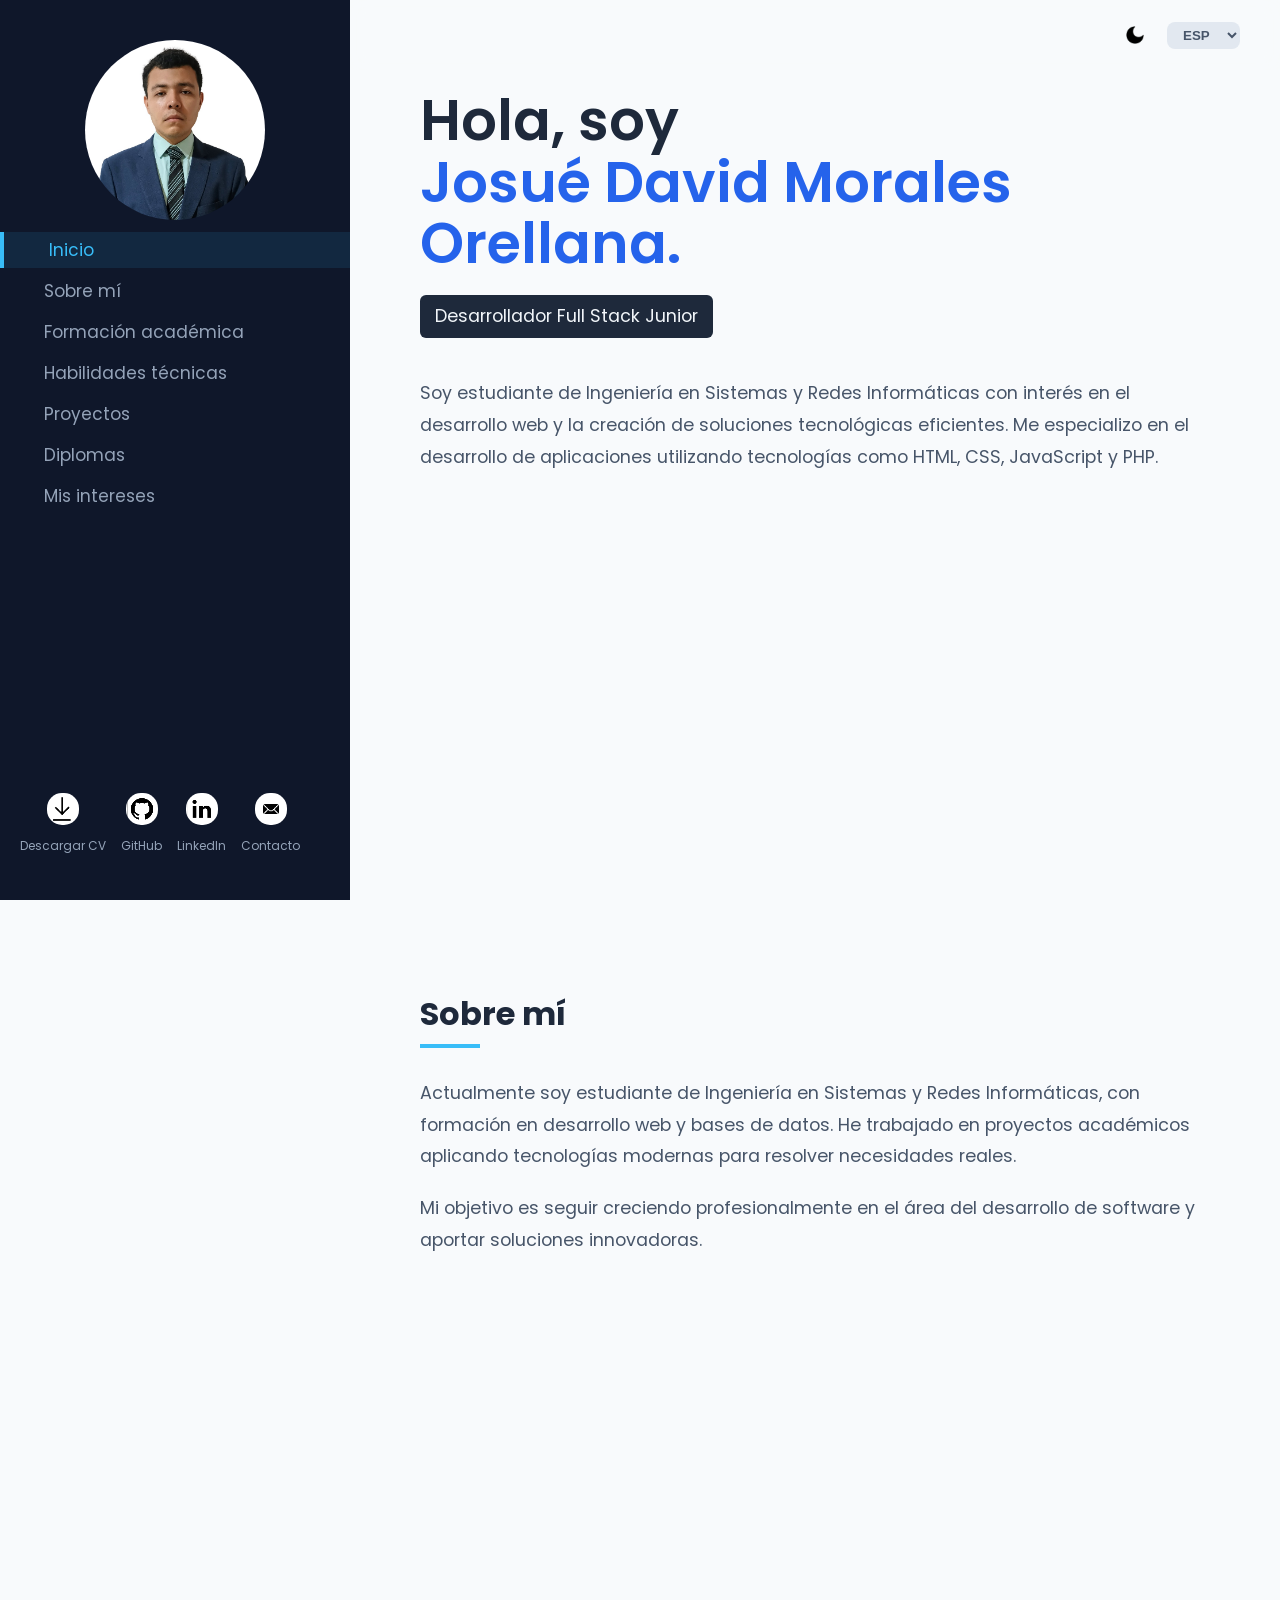
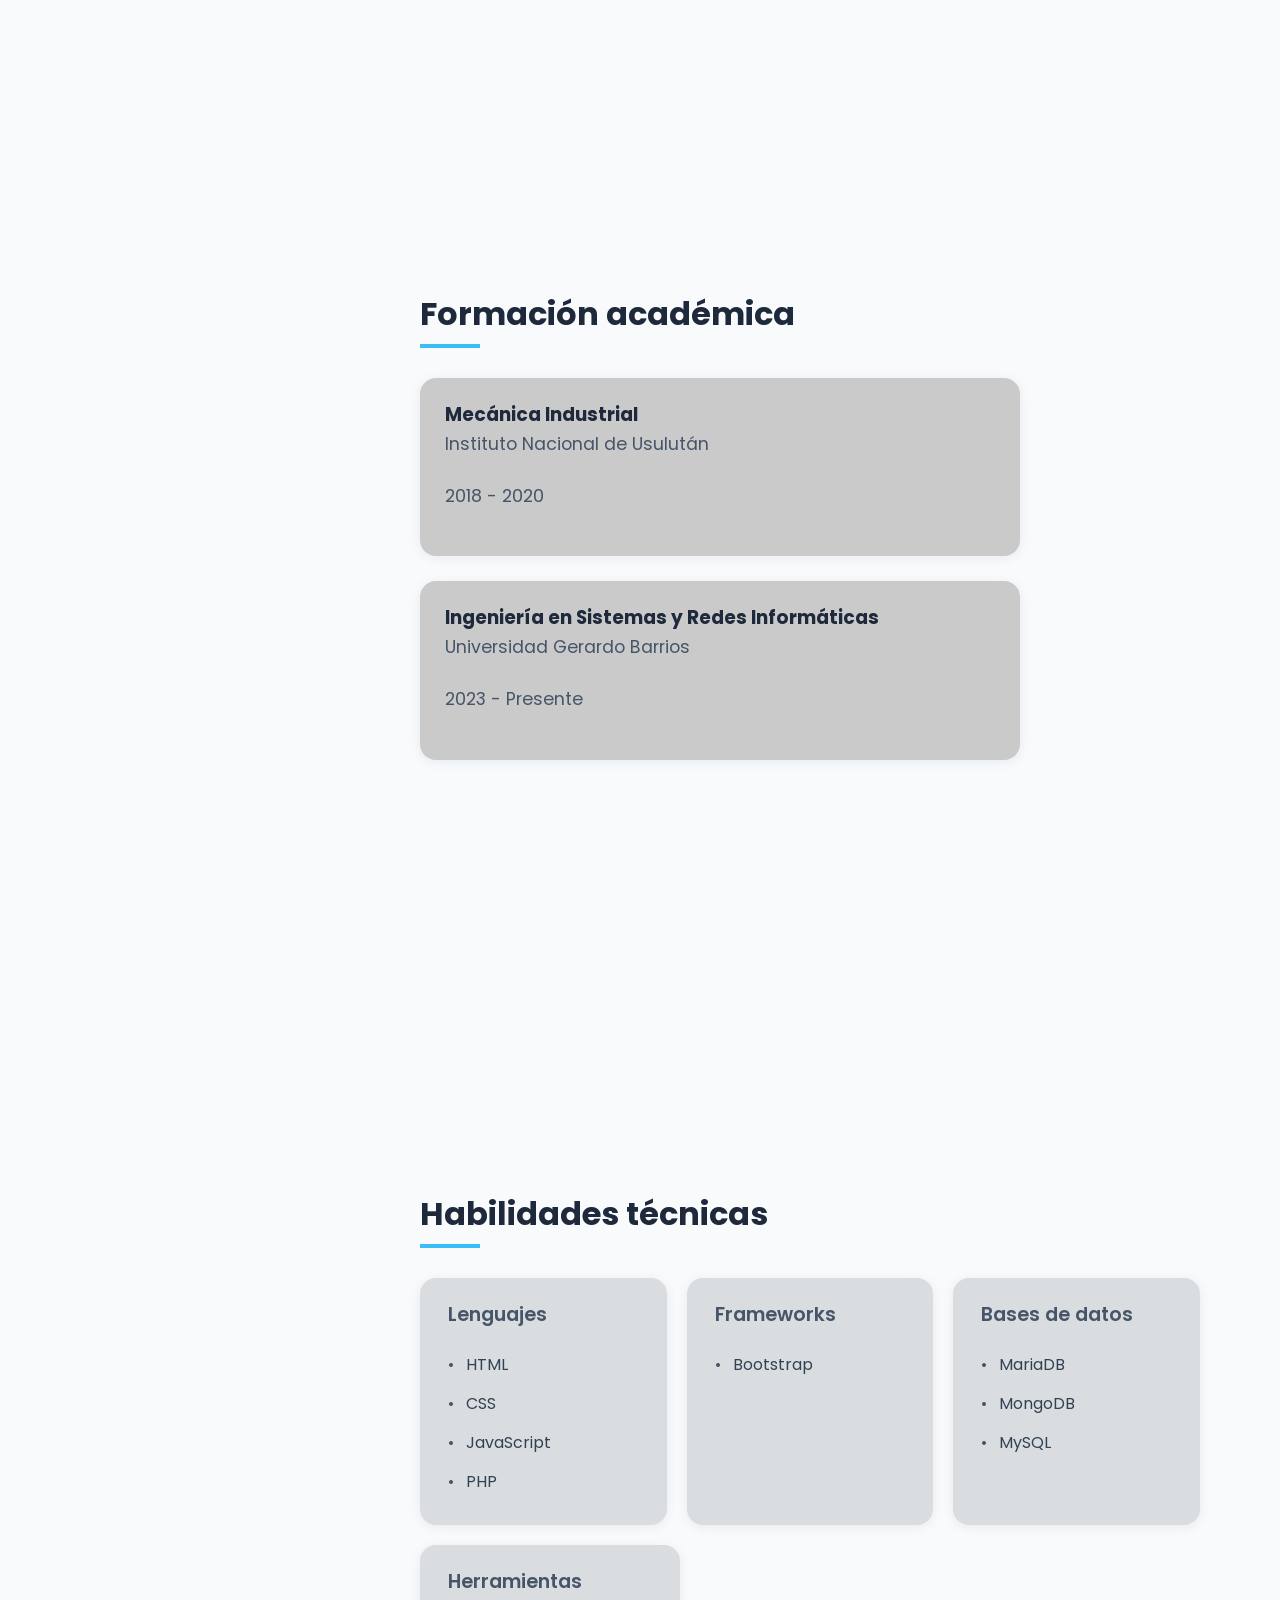
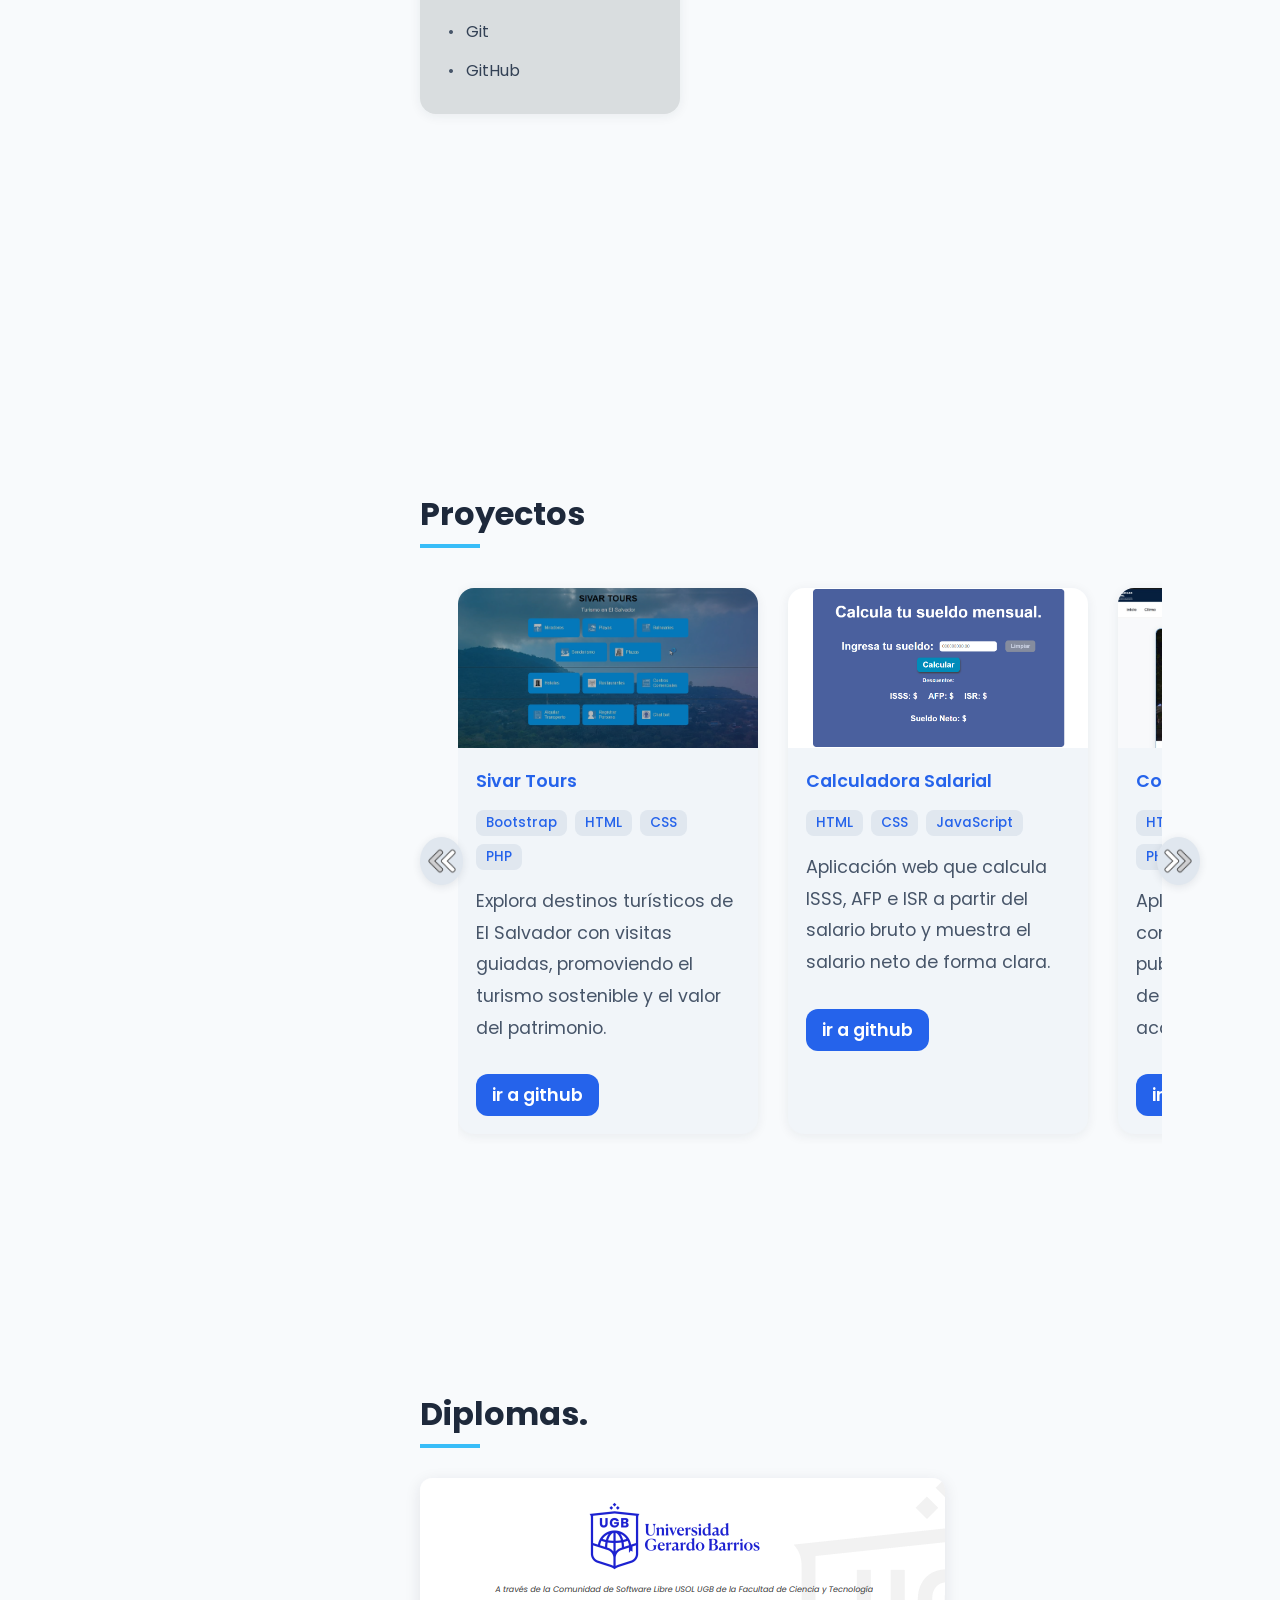
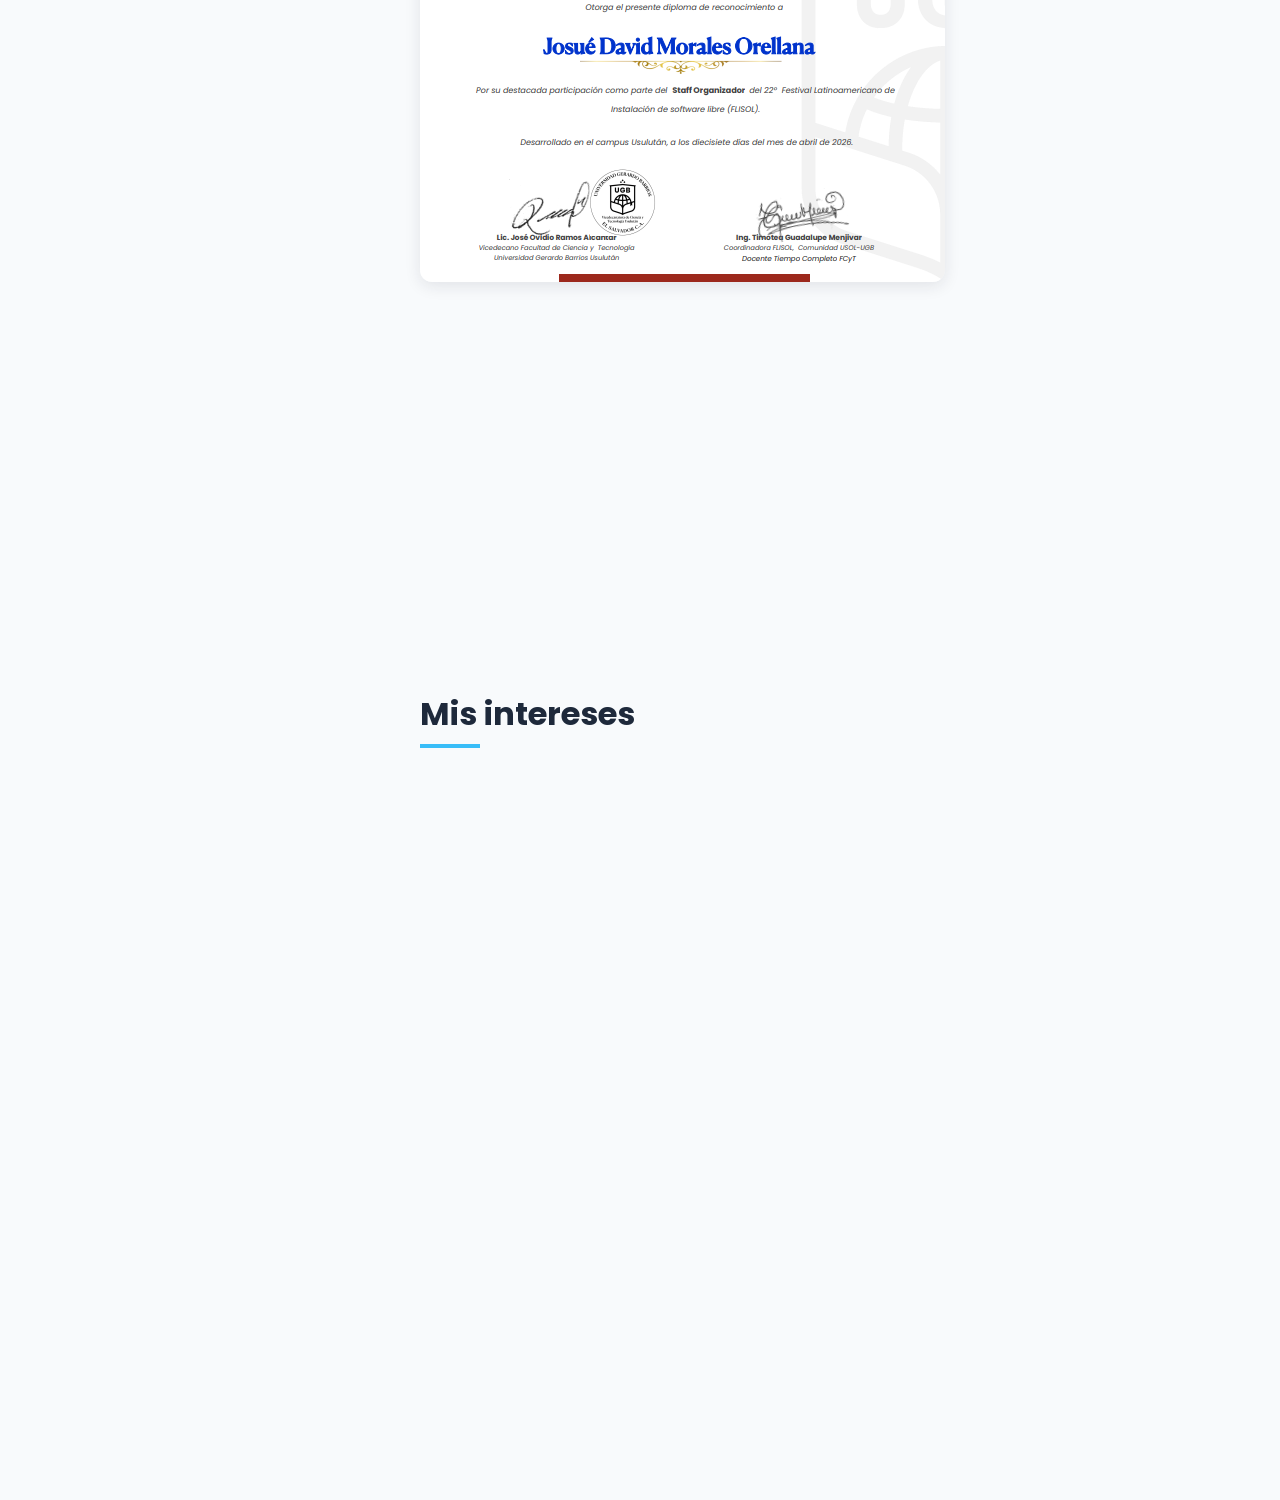
==== commit 0d13e375: "agregamos una nueva seccion" ====
--- a/index.html
+++ b/index.html
@@ -24,6 +24,7 @@
                         <li><a href="#habilidades" class="nav-link">Habilidades técnicas</a></li>
                         <li><a href="#proyectos" class="nav-link">Proyectos</a></li>
                         <li><a href="#diplomas" class="nav-link">Diplomas</a></li>
+                        <li><a href="#mis-intereses" class="nav-link">Mis intereses</a></li>
                     </ul>
                 </nav>
             </div>
@@ -42,7 +43,7 @@
                         <img src="imagen/linkedin.png" alt="LinkedIn">
                         <label class="linkedin">LinkedIn</label>
                     </a>
-                    <a href="contacto/contacto.html" class="iconoItem" title="LinkedIn" target="_blank">
+                    <a href="contacto/contacto.html" class="iconoItem" title="LinkedIn">
                         <img src="imagen/contacto.jpg" alt="LinkedIn">
                         <label class="linkedin">Contacto</label>
                     </a>
@@ -175,6 +176,10 @@
                 <h2>Diplomas.</h2>
                 <img src="imagen/DIPLOMA-FINAL-23.png" alt="Diplomas" class="diplomas-imagen">
             </section>
+
+            <section id="mis-intereses" class="seccion">
+                <h2>Mis intereses</h2>
+            </section>
         </main>
     </div>
 
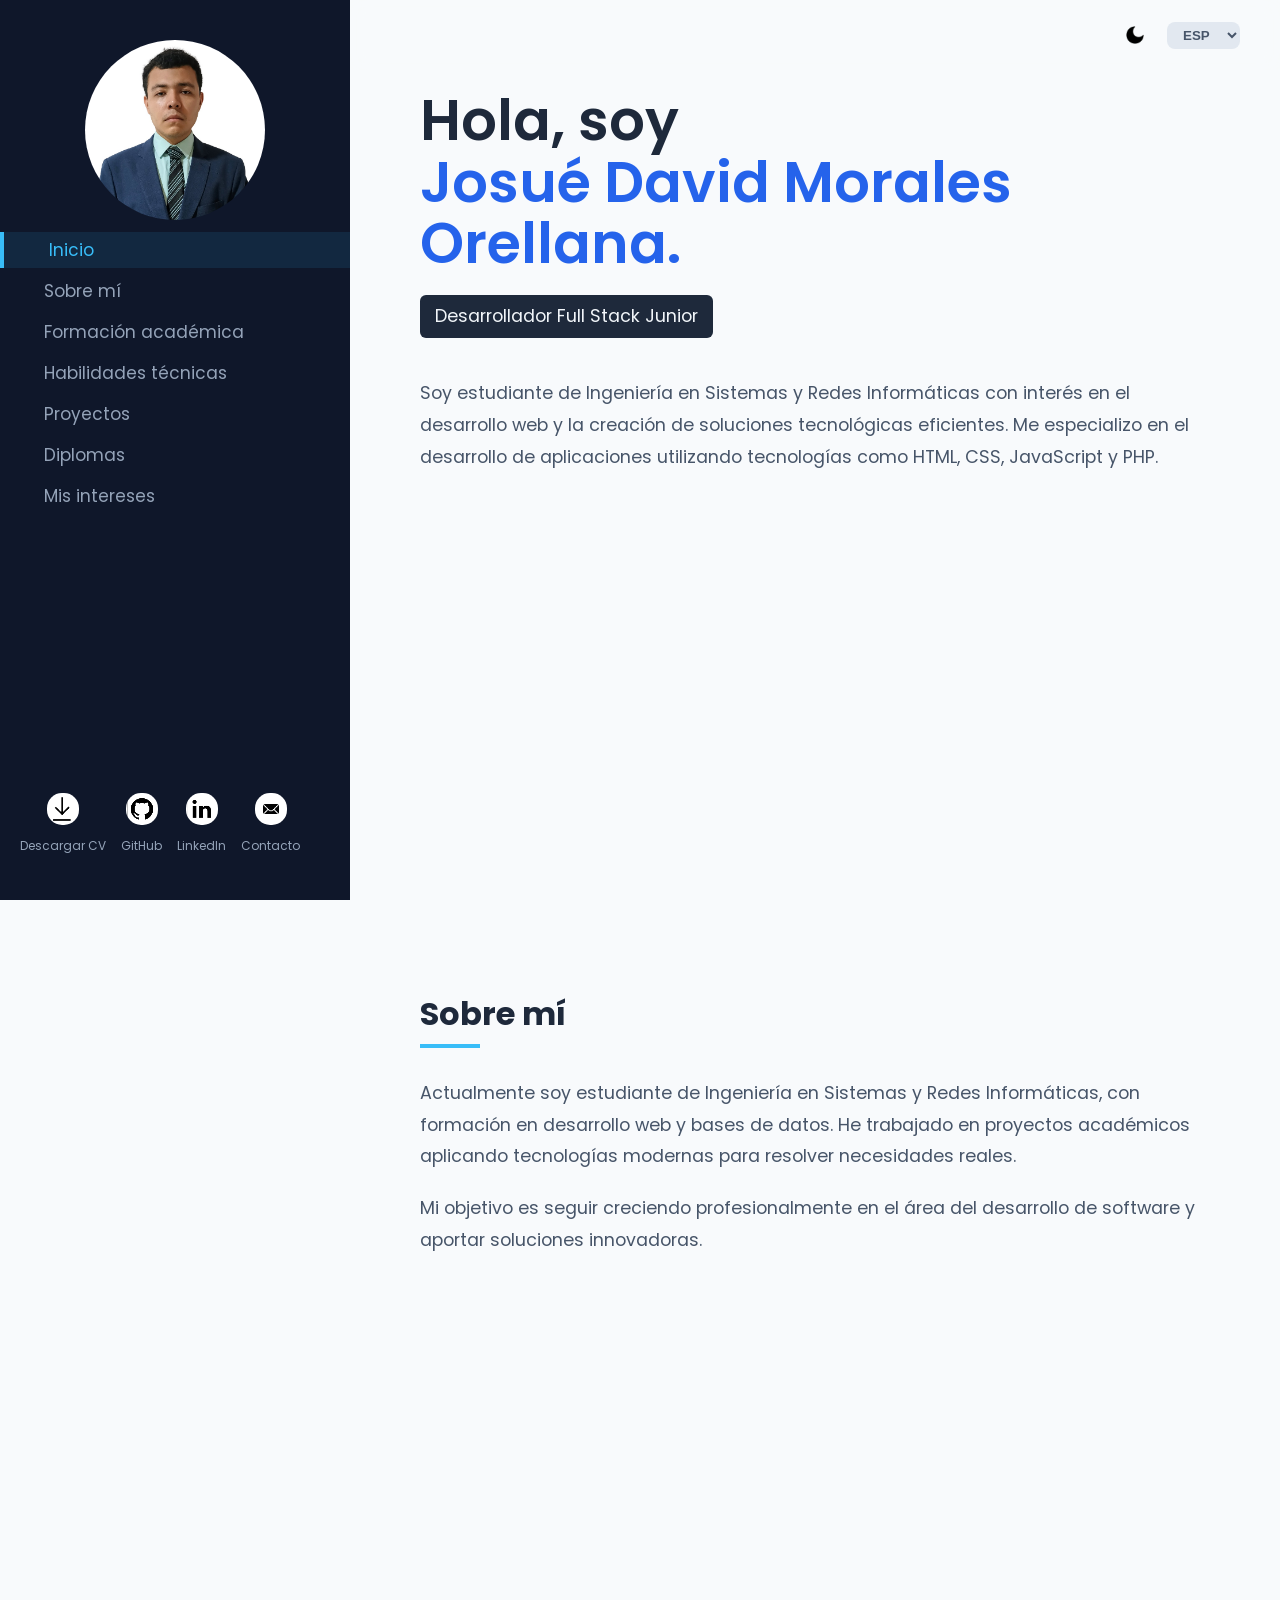
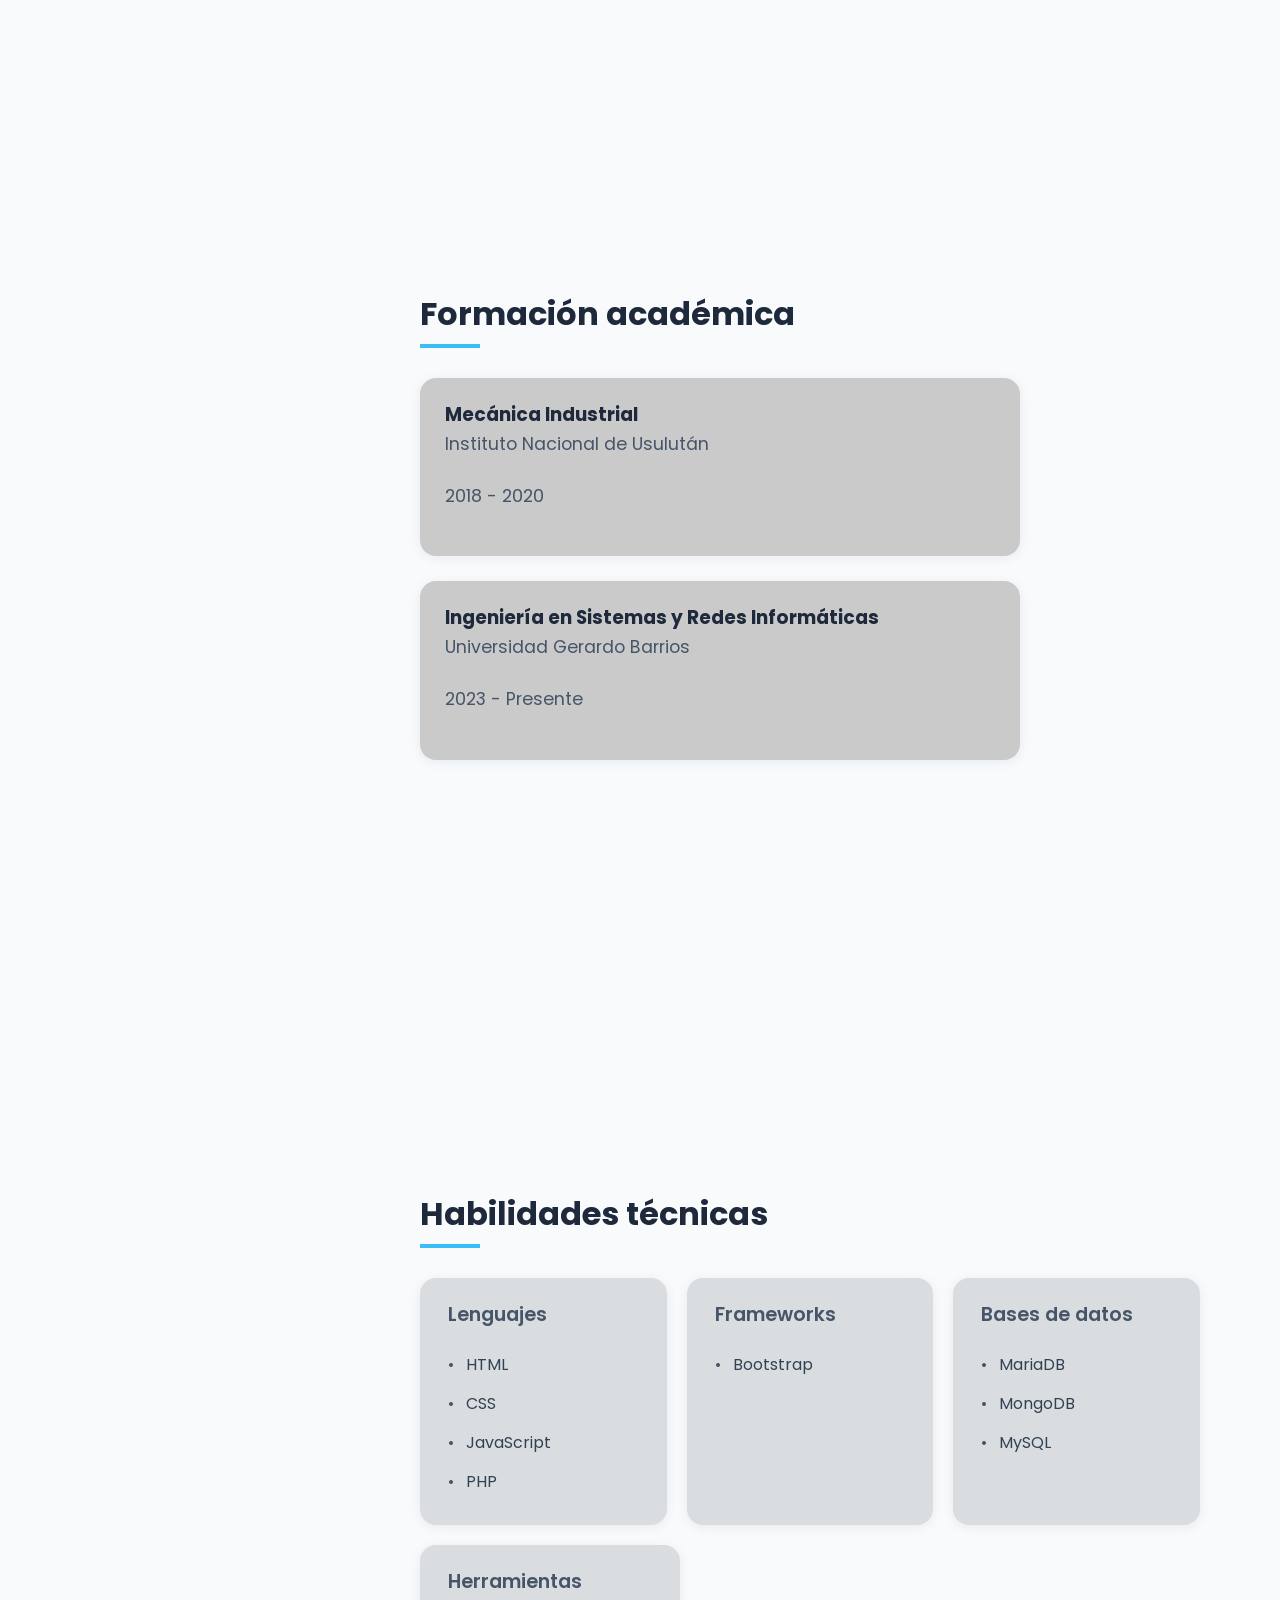
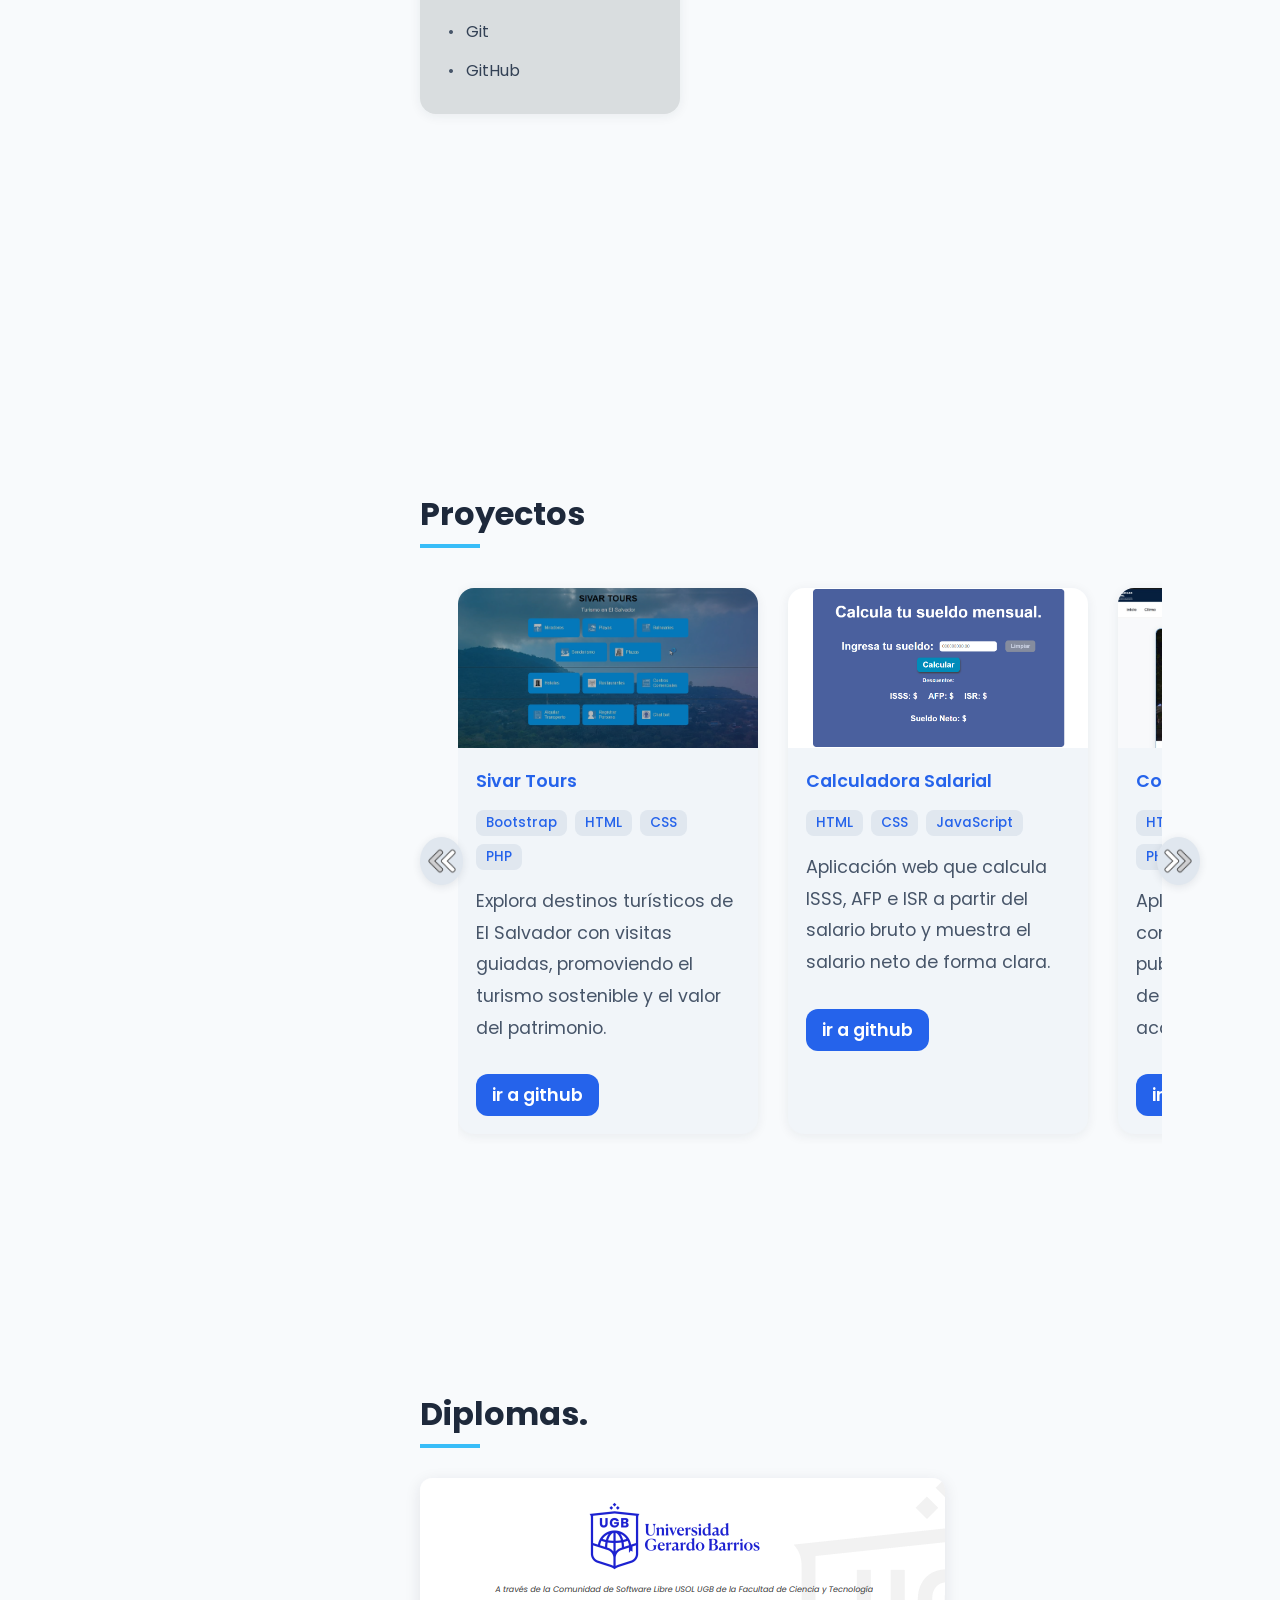
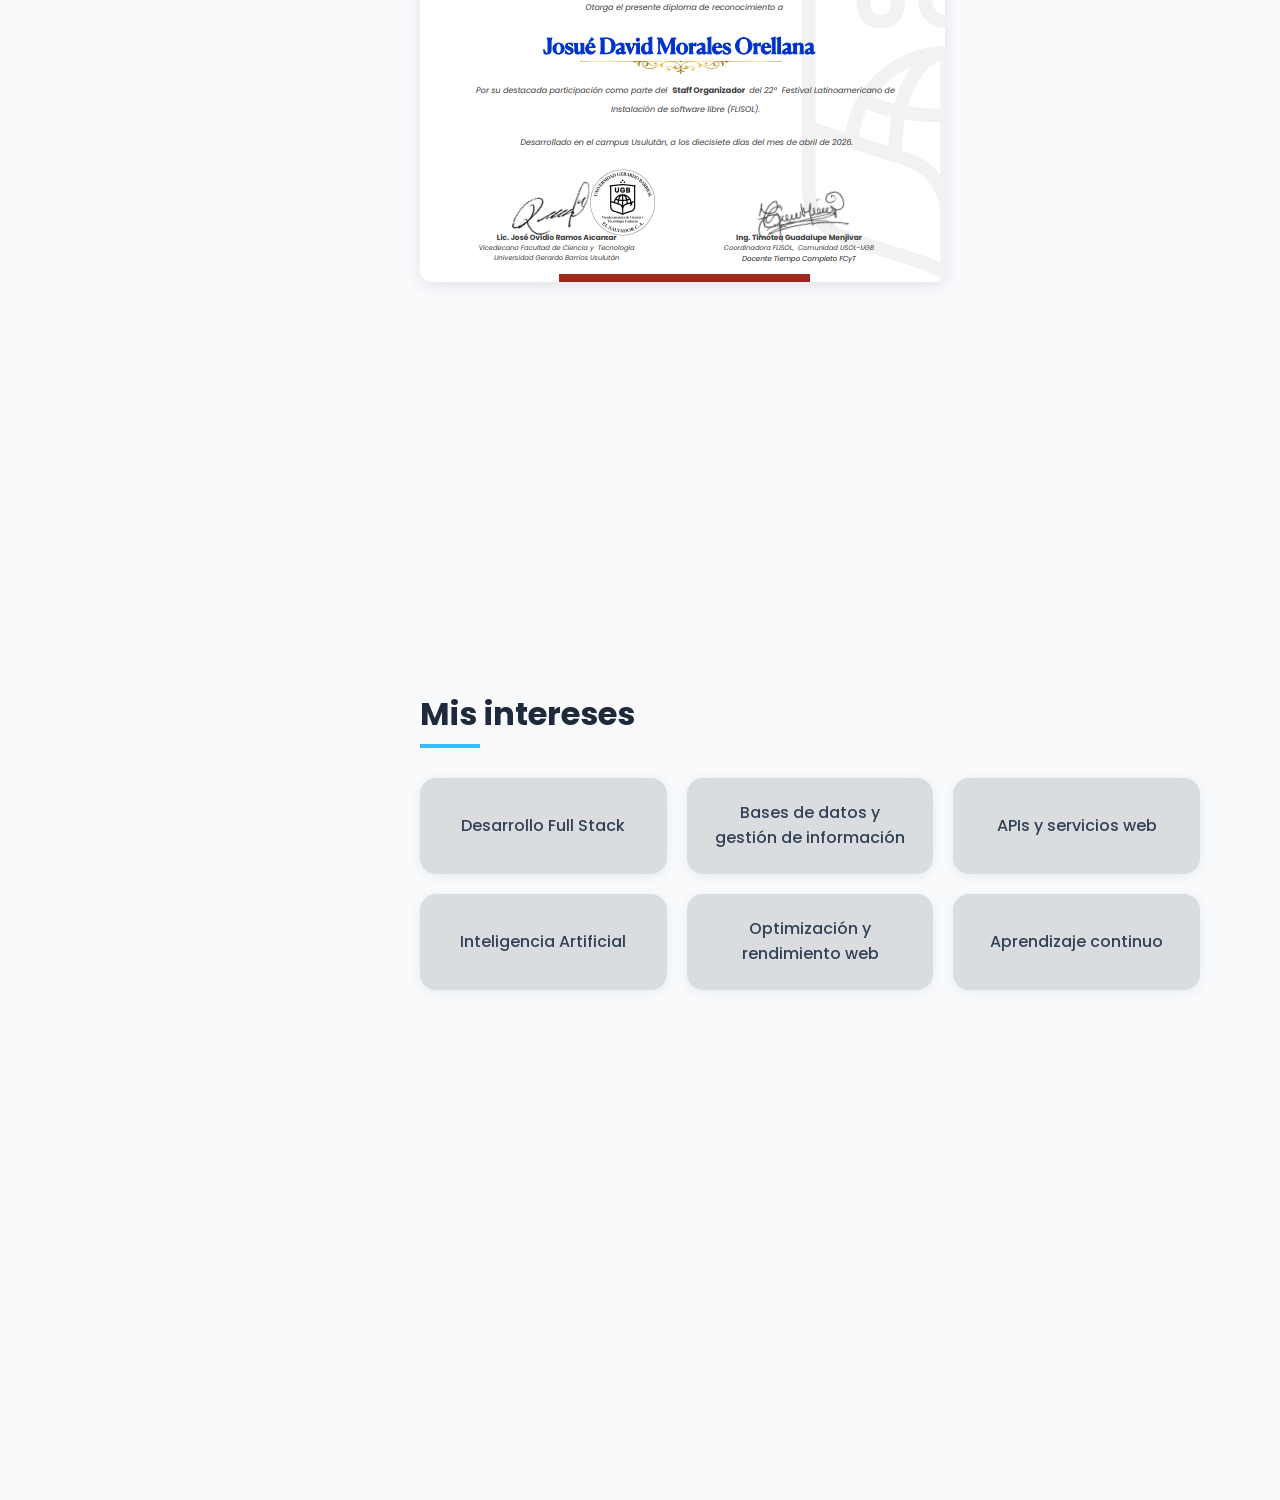
==== commit cb56cc03: "responsividad en la nueva seccion agregada" ====
--- a/index.html
+++ b/index.html
@@ -179,6 +179,14 @@
 
             <section id="mis-intereses" class="seccion">
                 <h2>Mis intereses</h2>
+                <div class="cards-intereses">
+                    <div class="card-interes">Desarrollo Full Stack</div>
+                    <div class="card-interes">Bases de datos y gestión de información</div>
+                    <div class="card-interes">APIs y servicios web</div>
+                    <div class="card-interes">Inteligencia Artificial</div>
+                    <div class="card-interes">Optimización y rendimiento web</div>
+                    <div class="card-interes">Aprendizaje continuo</div>
+                </div>
             </section>
         </main>
     </div>
--- a/estilo.css
+++ b/estilo.css
@@ -399,6 +399,36 @@
     font-size: 1rem;
 }
 
+.cards-intereses {
+    display: flex;
+    flex-wrap: wrap;
+    gap: 20px;
+    margin-top: 30px;
+}
+
+.card-interes {
+    background: #d9dddf;
+    border-radius: 16px;
+    box-shadow: 0 2px 12px rgba(30,41,59,0.07);
+    padding: 22px 28px 24px 28px;
+    min-width: 220px;
+    flex: 1 1 220px;
+    max-width: 260px;
+    transition: transform 0.2s, box-shadow 0.2s;
+    color: #334155;
+    font-size: 1rem;
+    font-weight: 500;
+    display: flex;
+    align-items: center;
+    justify-content: center;
+    text-align: center;
+}
+
+.card-interes:hover {
+    transform: translateY(-6px) scale(1.03);
+    box-shadow: 0 6px 24px rgba(56,189,248,0.13);
+}
+
 .lista-blanda {
     list-style: none;
 }
@@ -435,6 +465,11 @@
     background-color: rgba(15, 23, 42, 0.8);
 }
 
+.contenido.dark-mode .card-interes {
+    background: #1e293b;
+    color: #e2e8f0;
+}
+
 .contenido.dark-mode .descripcion-intro, 
 .contenido.dark-mode .seccion p {
     color: #94a3b8;
@@ -472,7 +507,8 @@
         scroll-padding-top: 80px;
     }
 
-    #diplomas {
+    #diplomas,
+    #mis-intereses {
         display: flex;
         flex-direction: column;
         align-items: center;
@@ -480,7 +516,8 @@
         padding-top: 24px;
     }
 
-    #diplomas h2 {
+    #diplomas h2,
+    #mis-intereses h2 {
         margin-bottom: 16px;
     }
 
@@ -601,7 +638,8 @@
         max-width: 100%;
     }
 
-    .card-habilidad {
+    .card-habilidad,
+    .card-interes {
         min-width: 0;
         flex: 1 1 100%;
     }
@@ -677,6 +715,7 @@
 
     .card-formacion,
     .card-habilidad,
+    .card-interes,
     .card-proyecto-info {
         padding-left: 16px;
         padding-right: 16px;
